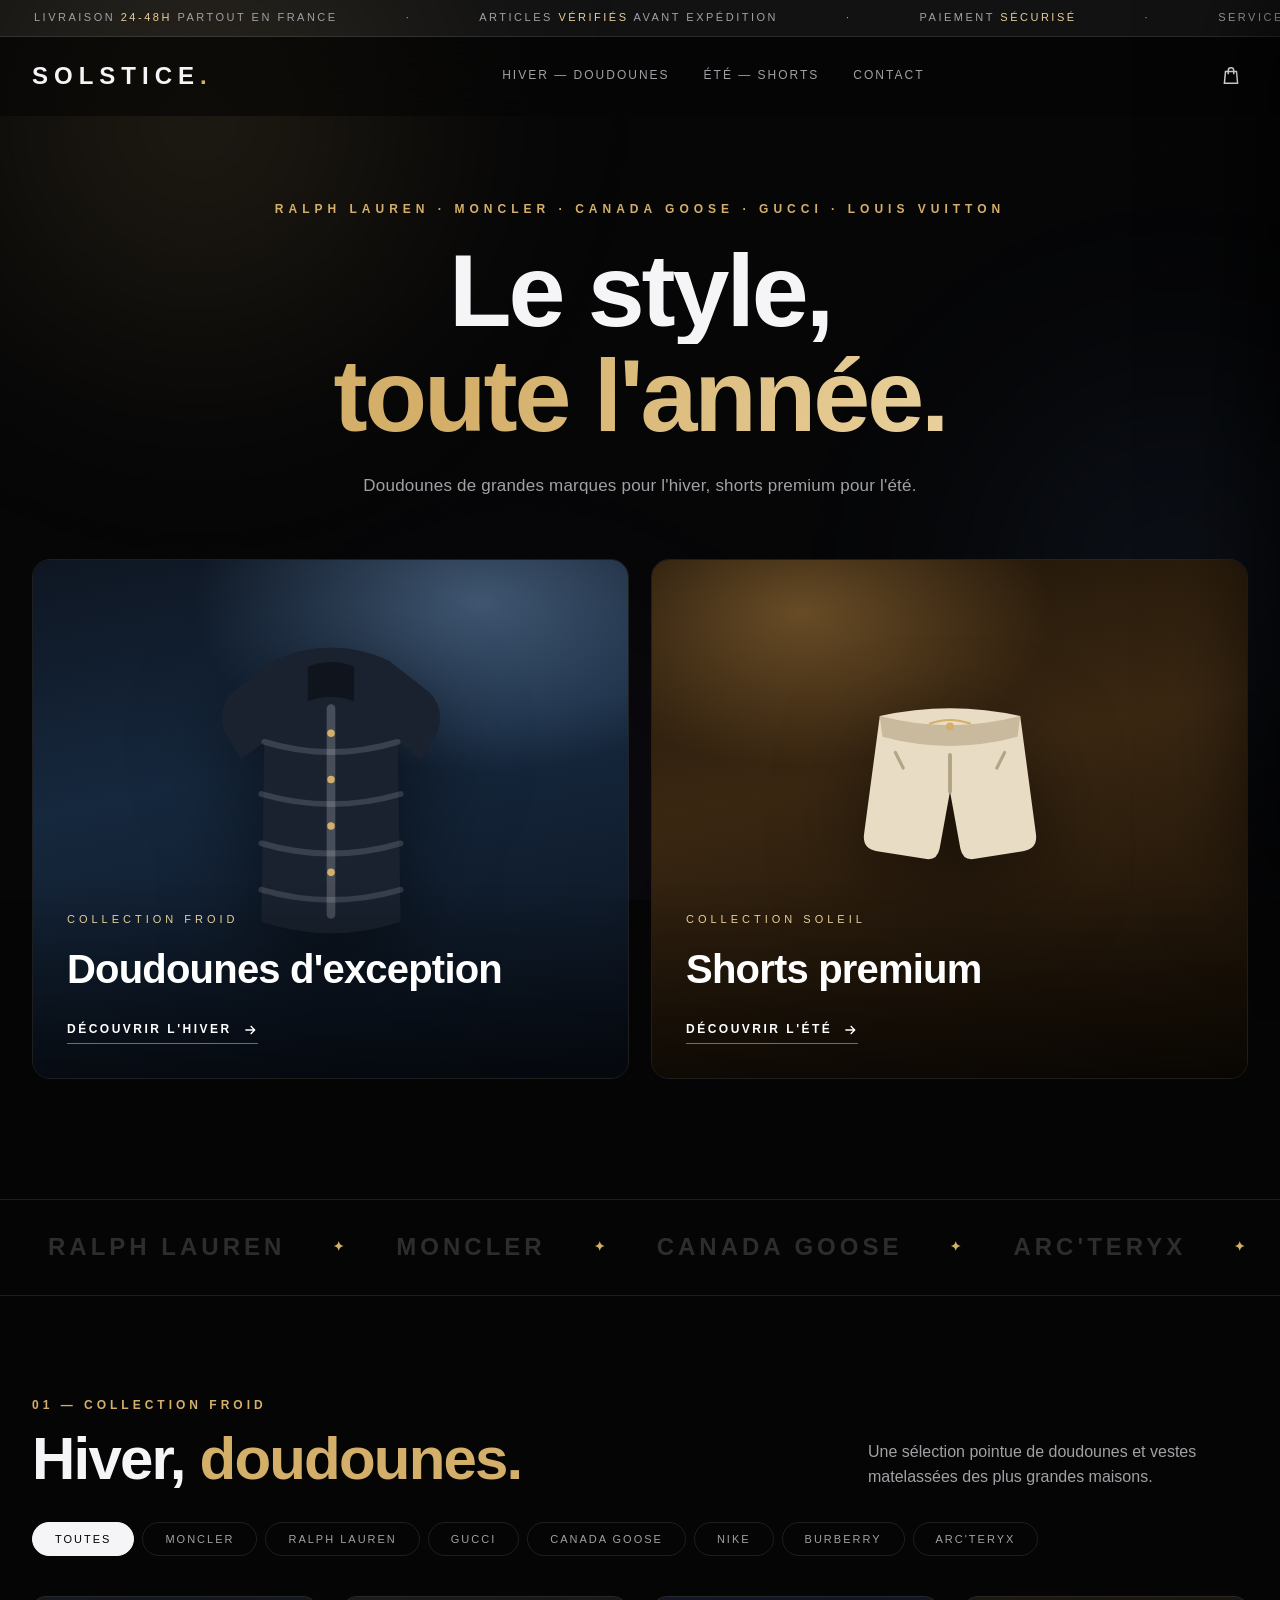
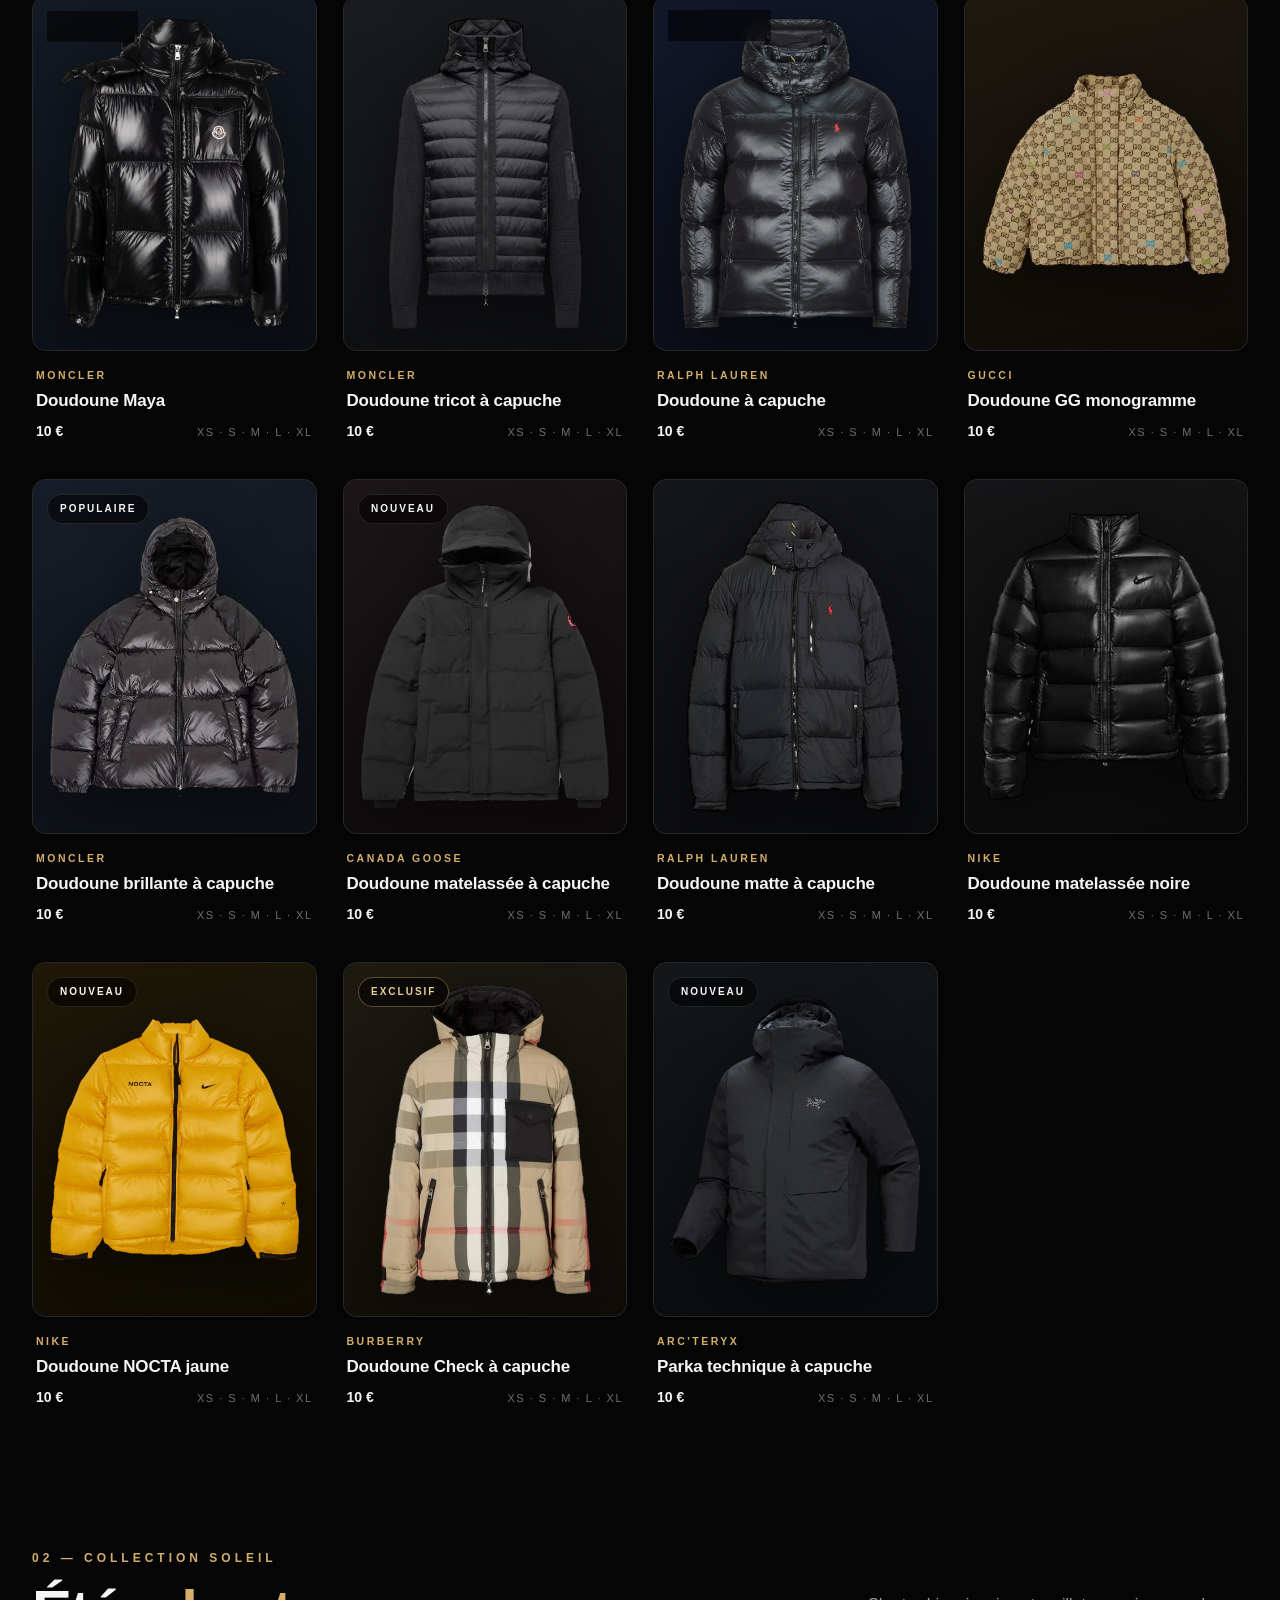
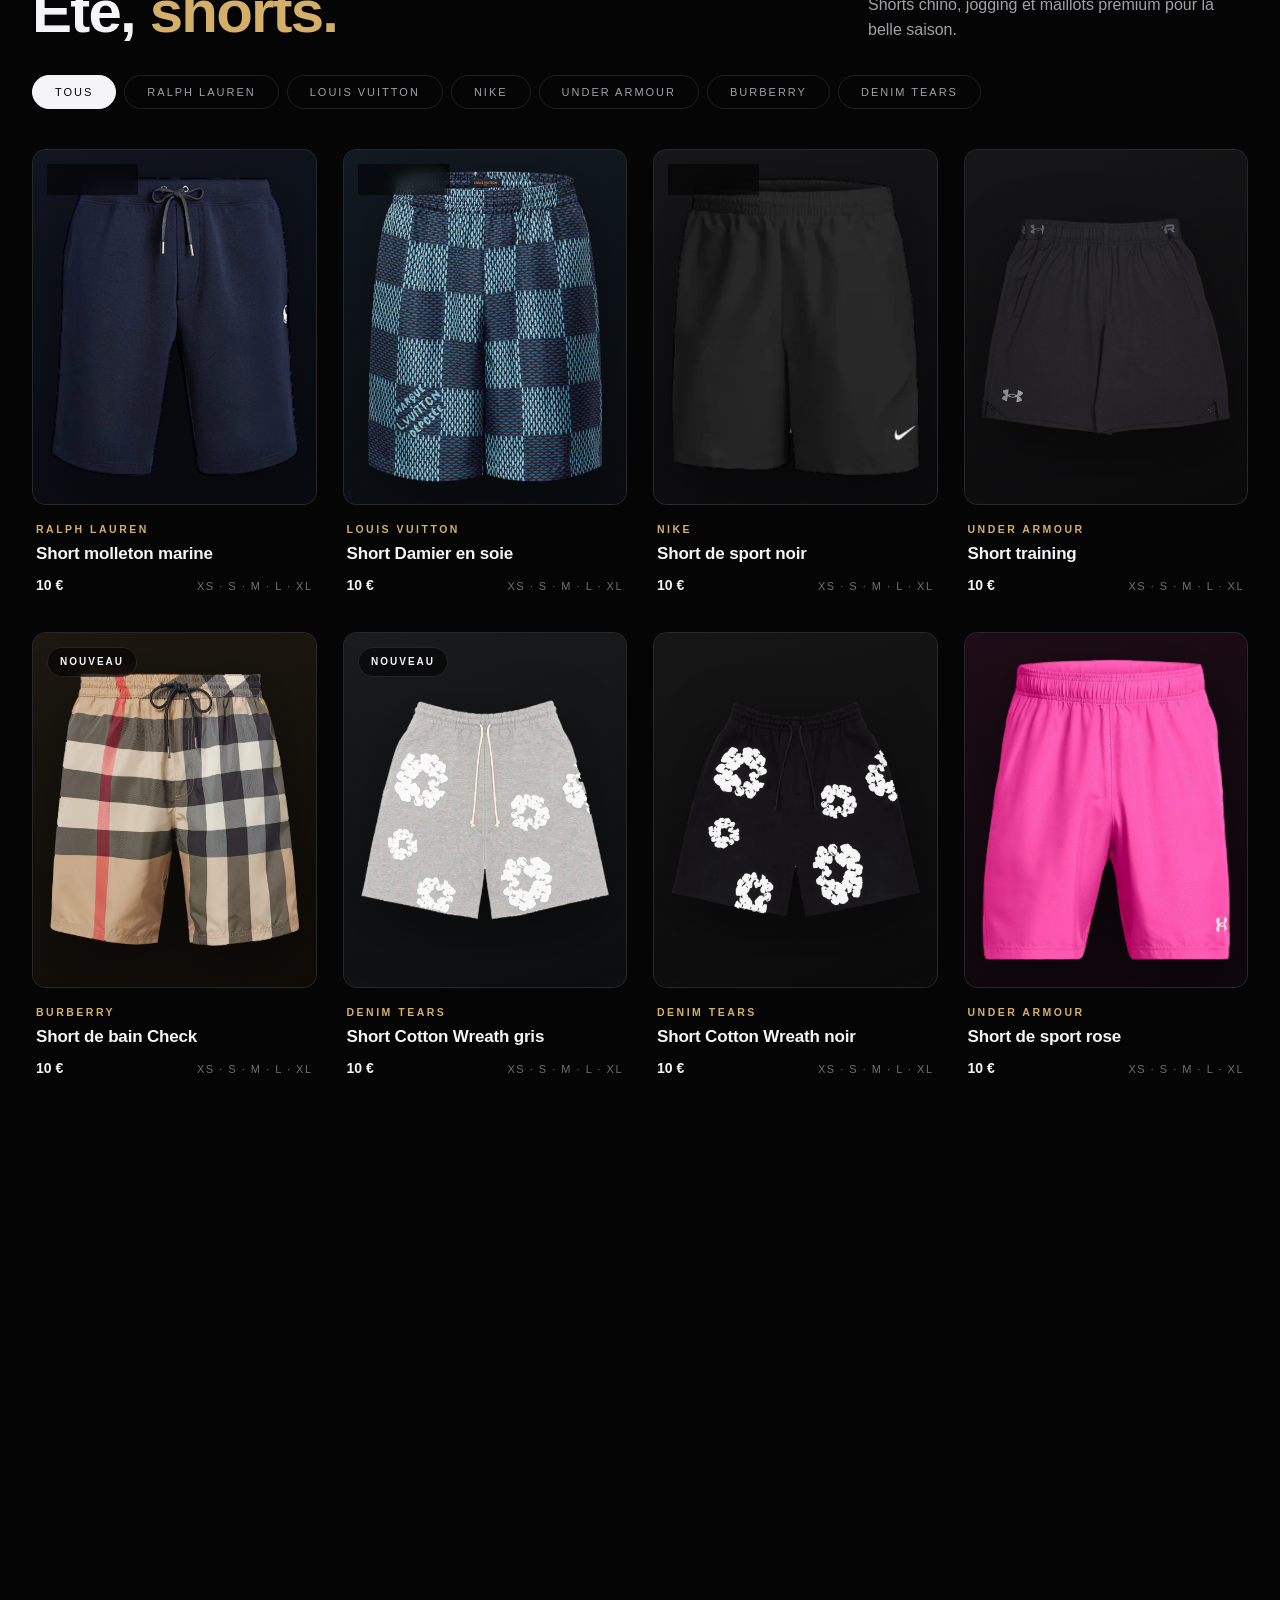
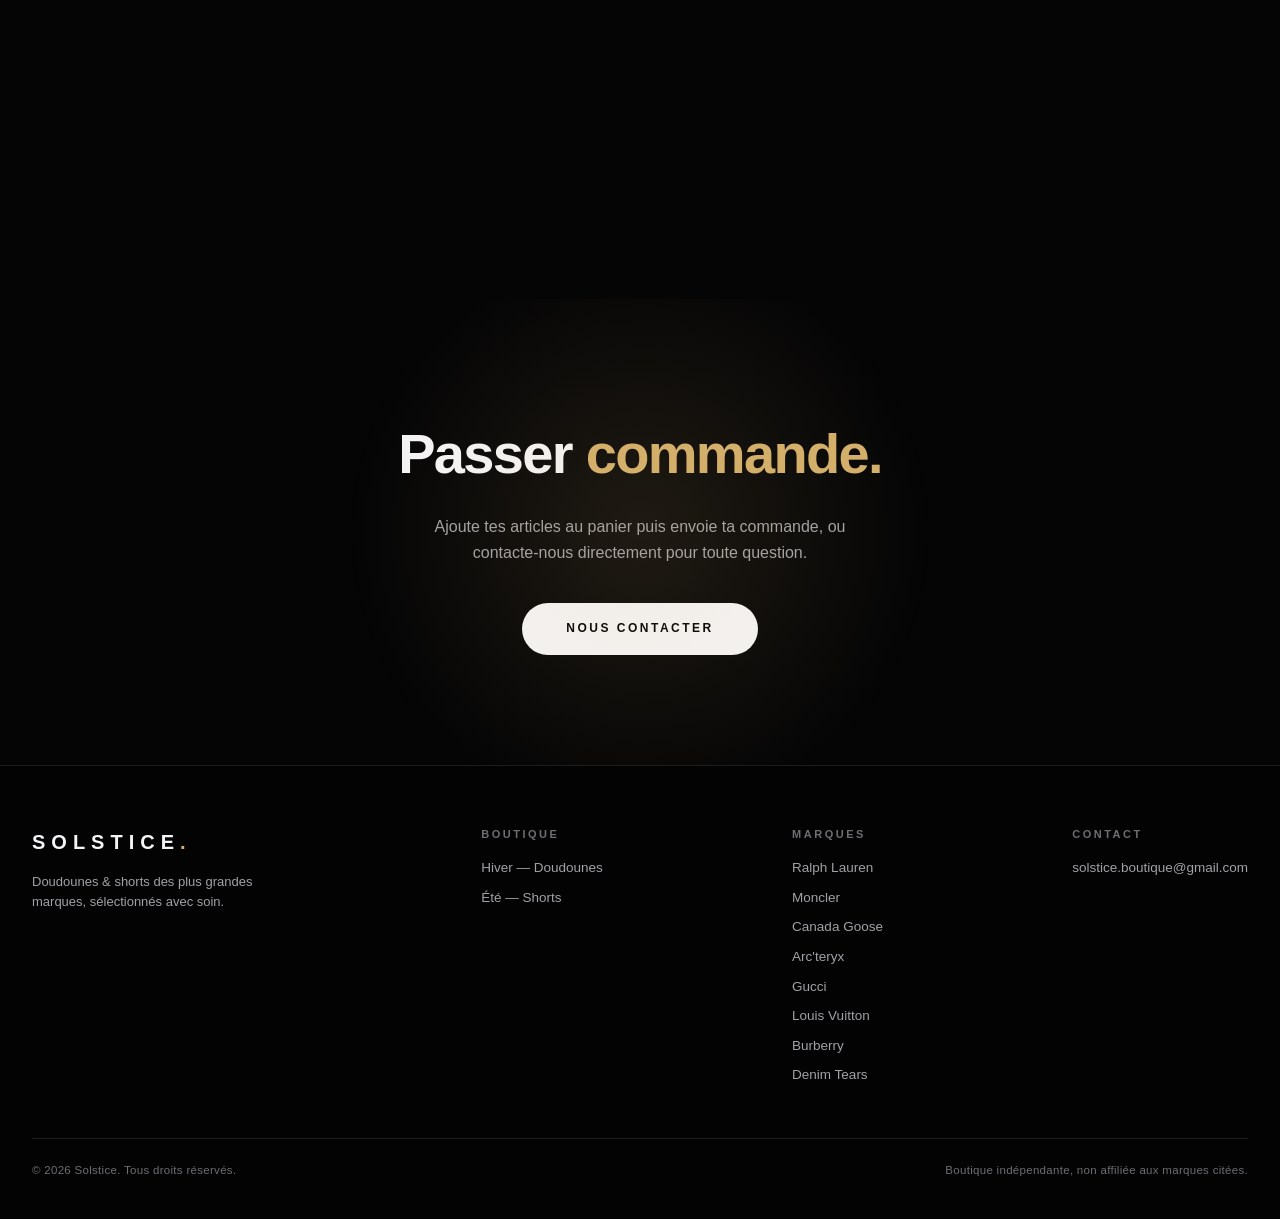
==== index.html @ a673541a "Boutique Solstice — site complet Boutique statique de destockage : doudounes (hiver) et shorts (ete)" ====
<!DOCTYPE html>
<html lang="fr">
<head>
<meta charset="UTF-8">
<meta name="viewport" content="width=device-width, initial-scale=1.0">
<title>SOLSTICE — Doudounes &amp; Shorts de Marque</title>
<link rel="stylesheet" href="style.css?v=7">
</head>
<body>

<!-- Fond animé -->
<div class="fond-anime" aria-hidden="true">
  <div class="orbe orbe-1"></div>
  <div class="orbe orbe-2"></div>
  <div class="orbe orbe-3"></div>
  <canvas id="particules"></canvas>
</div>
<div class="grain" aria-hidden="true"></div>

<!-- Bandeau défilant -->
<div class="bandeau">
  <div class="bandeau-piste" aria-hidden="true">
    <span>Livraison <b>24-48h</b> partout en France</span>
    <span>·</span>
    <span>Articles <b>vérifiés</b> avant expédition</span>
    <span>·</span>
    <span>Paiement <b>sécurisé</b></span>
    <span>·</span>
    <span>Service client <b>7j/7</b></span>
    <span>·</span>
    <span>Livraison <b>24-48h</b> partout en France</span>
    <span>·</span>
    <span>Articles <b>vérifiés</b> avant expédition</span>
    <span>·</span>
    <span>Paiement <b>sécurisé</b></span>
    <span>·</span>
    <span>Service client <b>7j/7</b></span>
    <span>·</span>
  </div>
</div>

<header id="header">
  <div class="header-inner">
    <a href="index.html" class="logo">Solstice<em>.</em></a>
    <nav class="principal">
      <a href="#hiver">Hiver — Doudounes</a>
      <a href="#ete">Été — Shorts</a>
      <a href="#contact">Contact</a>
    </nav>
    <div class="header-actions">
      <button class="btn-panier" id="ouvre-panier" aria-label="Panier">
        <svg viewBox="0 0 24 24" fill="none" stroke="currentColor" stroke-width="1.6">
          <path d="M6 7h12l1.2 13H4.8L6 7z"/><path d="M9 10V6a3 3 0 0 1 6 0v4"/>
        </svg>
        <span class="badge-panier" id="badge-panier">0</span>
      </button>
      <button class="burger" id="burger" aria-label="Menu">
        <span></span><span></span><span></span>
      </button>
    </div>
  </div>
</header>

<!-- Menu mobile -->
<div class="menu-mobile" id="menu-mobile">
  <a href="#hiver"><em>Collection froid</em>Hiver — Doudounes</a>
  <a href="#ete"><em>Collection soleil</em>Été — Shorts</a>
  <a href="#contact"><em>Une question ?</em>Contact</a>
</div>

<main>

<!-- ============ HERO ============ -->
<div class="hero">
  <div class="hero-titres">
    <div class="sur-titre">Ralph Lauren · Moncler · Canada Goose · Gucci · Louis Vuitton</div>
    <h1>
      <span class="ligne"><span>Le style,</span></span>
      <span class="ligne"><span><i>toute l'année.</i></span></span>
    </h1>
    <p class="hero-sous">Doudounes de grandes marques pour l'hiver, shorts premium pour l'été.</p>
  </div>

  <div class="duo">
    <a href="#hiver" class="panneau panneau-hiver reveal">
      <div class="fond"></div>
      <svg class="visuel-panneau" viewBox="0 0 200 240" xmlns="http://www.w3.org/2000/svg">
        <path d="M60 30 Q100 12 140 30 L168 52 Q178 62 174 78 L162 98 146 86 148 210 Q100 226 52 210 L54 86 38 98 26 78 Q22 62 32 52 Z" fill="#1a2230"/>
        <path d="M54 86 Q100 100 146 86 M52 122 Q100 136 148 122 M52 156 Q100 170 148 156 M52 188 Q100 202 148 188" stroke="rgba(255,255,255,.14)" stroke-width="4" fill="none" stroke-linecap="round"/>
        <path d="M84 34 Q100 28 116 34 L116 58 Q100 52 84 58 Z" fill="rgba(0,0,0,.4)"/>
        <rect x="97" y="60" width="6" height="148" rx="3" fill="rgba(255,255,255,.2)"/>
        <circle cx="100" cy="80" r="2.6" fill="#d4af6a"/><circle cx="100" cy="112" r="2.6" fill="#d4af6a"/><circle cx="100" cy="144" r="2.6" fill="#d4af6a"/><circle cx="100" cy="176" r="2.6" fill="#d4af6a"/>
      </svg>
      <div class="panneau-contenu">
        <div class="saison-tag">Collection froid</div>
        <h2>Doudounes d'exception</h2>
        <span class="lien">Découvrir l'hiver
          <svg viewBox="0 0 24 24" fill="none" stroke="currentColor" stroke-width="2"><path d="M5 12h14M13 6l6 6-6 6"/></svg>
        </span>
      </div>
    </a>

    <a href="#ete" class="panneau panneau-ete reveal reveal-delai-1">
      <div class="fond"></div>
      <svg class="visuel-panneau" viewBox="0 0 200 240" xmlns="http://www.w3.org/2000/svg" style="width:min(54%,260px)">
        <path d="M46 60 Q100 48 154 60 L166 150 Q168 162 156 164 L118 170 Q110 171 108 162 L100 118 92 162 Q90 171 82 170 L44 164 Q32 162 34 150 Z" fill="#e8dcc4"/>
        <path d="M46 60 Q100 74 154 60 L152 76 Q100 90 48 76 Z" fill="#c9ba9d"/>
        <path d="M100 90 L100 118" stroke="#b3a486" stroke-width="3" stroke-linecap="round"/>
        <path d="M58 88 L64 100 M142 88 L136 100" stroke="#b3a486" stroke-width="2.4" stroke-linecap="round"/>
        <circle cx="100" cy="68" r="3" fill="#d4af6a"/>
        <path d="M84 66 Q100 60 116 66" stroke="#d4af6a" stroke-width="1.6" fill="none"/>
      </svg>
      <div class="panneau-contenu">
        <div class="saison-tag">Collection soleil</div>
        <h2>Shorts premium</h2>
        <span class="lien">Découvrir l'été
          <svg viewBox="0 0 24 24" fill="none" stroke="currentColor" stroke-width="2"><path d="M5 12h14M13 6l6 6-6 6"/></svg>
        </span>
      </div>
    </a>
  </div>
</div>

<!-- Marquee marques -->
<div class="marquee">
  <div class="marquee-piste" aria-hidden="true">
    <span>Ralph Lauren</span><span class="point">✦</span>
    <span>Moncler</span><span class="point">✦</span>
    <span>Canada Goose</span><span class="point">✦</span>
    <span>Arc'teryx</span><span class="point">✦</span>
    <span>Gucci</span><span class="point">✦</span>
    <span>Louis Vuitton</span><span class="point">✦</span>
    <span>Burberry</span><span class="point">✦</span>
    <span>Denim Tears</span><span class="point">✦</span>
    <span>Nike</span><span class="point">✦</span>
    <span>Under Armour</span><span class="point">✦</span>
    <span>Ralph Lauren</span><span class="point">✦</span>
    <span>Moncler</span><span class="point">✦</span>
    <span>Canada Goose</span><span class="point">✦</span>
    <span>Arc'teryx</span><span class="point">✦</span>
    <span>Gucci</span><span class="point">✦</span>
    <span>Louis Vuitton</span><span class="point">✦</span>
    <span>Burberry</span><span class="point">✦</span>
    <span>Denim Tears</span><span class="point">✦</span>
    <span>Nike</span><span class="point">✦</span>
    <span>Under Armour</span><span class="point">✦</span>
  </div>
</div>

<!-- ============ HIVER ============ -->
<section class="boutique" id="hiver">
  <div class="entete-section reveal">
    <div>
      <span class="num">01 — Collection froid</span>
      <h2>Hiver, <i>doudounes.</i></h2>
    </div>
    <p>Une sélection pointue de doudounes et vestes matelassées des plus grandes maisons.</p>
  </div>
  <div class="filtres reveal" data-saison="hiver"></div>
  <div class="grille" id="grille-hiver"></div>
</section>

<!-- ============ ÉTÉ ============ -->
<section class="boutique" id="ete">
  <div class="entete-section reveal">
    <div>
      <span class="num">02 — Collection soleil</span>
      <h2>Été, <i>shorts.</i></h2>
    </div>
    <p>Shorts chino, jogging et maillots premium pour la belle saison.</p>
  </div>
  <div class="filtres reveal" data-saison="ete"></div>
  <div class="grille" id="grille-ete"></div>
</section>

<!-- Citation -->
<div class="citation reveal">
  <blockquote>« La mode se démode, le style jamais. »</blockquote>
  <div class="auteur">— Coco Chanel</div>
</div>

<!-- Avantages -->
<div class="avantages">
  <div class="avantage reveal">
    <div class="num">01.</div>
    <h3>Livraison rapide</h3>
    <p>Expédition soignée sous 24-48h partout en France, suivi inclus.</p>
  </div>
  <div class="avantage reveal reveal-delai-1">
    <div class="num">02.</div>
    <h3>Articles vérifiés</h3>
    <p>Chaque pièce est minutieusement contrôlée avant expédition.</p>
  </div>
  <div class="avantage reveal reveal-delai-2">
    <div class="num">03.</div>
    <h3>Service client 7j/7</h3>
    <p>Une question sur une taille, un article ? Réponse rapide, tous les jours.</p>
  </div>
  <div class="avantage reveal reveal-delai-3">
    <div class="num">04.</div>
    <h3>Paiement sécurisé</h3>
    <p>Transactions protégées de bout en bout, en toute confiance.</p>
  </div>
</div>

<!-- Contact -->
<section class="contact" id="contact">
  <h2 class="reveal">Passer <i>commande.</i></h2>
  <p class="reveal reveal-delai-1">Ajoute tes articles au panier puis envoie ta commande, ou contacte-nous directement pour toute question.</p>
  <a href="mailto:solstice.boutique@gmail.com" class="btn reveal reveal-delai-2">Nous contacter</a>
</section>

</main>

<footer>
  <div class="footer-inner">
    <div>
      <a href="index.html" class="logo">Solstice<em>.</em></a>
      <p style="color:var(--gris);font-size:13px;font-weight:300;max-width:260px;margin-top:14px;">
        Doudounes &amp; shorts des plus grandes marques, sélectionnés avec soin.
      </p>
    </div>
    <div class="footer-col">
      <h4>Boutique</h4>
      <a href="#hiver">Hiver — Doudounes</a>
      <a href="#ete">Été — Shorts</a>
    </div>
    <div class="footer-col">
      <h4>Marques</h4>
      <a href="#hiver">Ralph Lauren</a>
      <a href="#hiver">Moncler</a>
      <a href="#hiver">Canada Goose</a>
      <a href="#hiver">Arc'teryx</a>
      <a href="#hiver">Gucci</a>
      <a href="#hiver">Louis Vuitton</a>
      <a href="#ete">Burberry</a>
      <a href="#ete">Denim Tears</a>
    </div>
    <div class="footer-col">
      <h4>Contact</h4>
      <a href="mailto:solstice.boutique@gmail.com">solstice.boutique@gmail.com</a>
    </div>
  </div>
  <div class="footer-bas">
    <span>© 2026 Solstice. Tous droits réservés.</span>
    <span>Boutique indépendante, non affiliée aux marques citées.</span>
  </div>
</footer>

<!-- Panier -->
<div class="voile" id="voile"></div>
<aside class="panier" id="panier">
  <div class="panier-tete">
    <h3>Ton panier</h3>
    <button id="ferme-panier" aria-label="Fermer">×</button>
  </div>
  <div class="panier-corps" id="panier-corps"></div>
  <div class="panier-pied">
    <div class="panier-total"><span>Total</span><span id="panier-total">0 €</span></div>
    <div class="panier-note">Déstockage : pièces uniques, une seule par commande.</div>
    <a href="#" class="btn" id="commander">Envoyer ma commande</a>
  </div>
</aside>

<div class="toast" id="toast">Ajouté au panier ✓</div>

<button class="haut" id="haut" aria-label="Retour en haut">
  <svg viewBox="0 0 24 24" fill="none" stroke="currentColor" stroke-width="2"><path d="M12 19V5M5 12l7-7 7 7"/></svg>
</button>

<script src="catalogue.js?v=7"></script>
<script>
/* ---------- Rendu des grilles + filtres ---------- */
function rendreSaison(saison) {
  var grille = document.getElementById('grille-' + saison);
  var filtres = document.querySelector('.filtres[data-saison="' + saison + '"]');
  var produits = PRODUITS.filter(function (p) { return p.saison === saison; });
  var marques = [];
  produits.forEach(function (p) { if (marques.indexOf(p.marque) === -1) marques.push(p.marque); });

  filtres.innerHTML = '<button class="actif" data-marque="tous">' + (saison === 'hiver' ? 'Toutes' : 'Tous') + '</button>' +
    marques.map(function (m) { return '<button data-marque="' + m + '">' + m + '</button>'; }).join('');

  function afficher(marque) {
    var liste = marque === 'tous' ? produits : produits.filter(function (p) { return p.marque === marque; });
    grille.innerHTML = liste.map(carteProduit).join('');
  }
  afficher('tous');

  filtres.addEventListener('click', function (e) {
    var b = e.target.closest('button');
    if (!b) return;
    filtres.querySelectorAll('button').forEach(function (x) { x.classList.remove('actif'); });
    b.classList.add('actif');
    afficher(b.dataset.marque);
  });
}
rendreSaison('hiver');
rendreSaison('ete');
</script>
<script src="site.js?v=7"></script>

</body>
</html>
---- style.css ----
:root {
  --fond: #050506;
  --carte: rgba(255,255,255,.045);
  --blanc: #f5f5f7;
  --gris: #a1a1a6;
  --gris-2: #6e6e73;
  --ligne: rgba(255,255,255,.1);
  --or: #d4af6a;
  --or-clair: #e8cf9a;
  --bleu: #6aa5ff;
  /* Police Apple : SF Pro sur Mac/iPhone, équivalent système ailleurs */
  --sans: -apple-system, BlinkMacSystemFont, 'SF Pro Display', 'SF Pro Text',
          'Helvetica Neue', 'Segoe UI', Roboto, Arial, sans-serif;
  --transition: cubic-bezier(.22,.61,.36,1);
}
* { margin: 0; padding: 0; box-sizing: border-box; }
html { scroll-behavior: smooth; }
body {
  font-family: var(--sans);
  background: var(--fond);
  color: var(--blanc);
  line-height: 1.6;
  overflow-x: hidden;
  -webkit-font-smoothing: antialiased;
}
::selection { background: var(--or); color: #000; }
img, svg { display: block; max-width: 100%; }
button { font-family: inherit; cursor: pointer; }

/* ============ FOND ANIMÉ ============ */
.fond-anime {
  position: fixed;
  inset: 0;
  z-index: 0;
  pointer-events: none;
  overflow: hidden;
}
.orbe {
  position: absolute;
  border-radius: 50%;
  filter: blur(110px);
  opacity: .55;
  will-change: transform;
}
.orbe-1 {
  width: 55vw; height: 55vw;
  background: radial-gradient(circle, rgba(212,175,106,.32), transparent 65%);
  top: -18vw; left: -12vw;
  animation: derive-1 26s ease-in-out infinite alternate;
}
.orbe-2 {
  width: 48vw; height: 48vw;
  background: radial-gradient(circle, rgba(106,165,255,.20), transparent 65%);
  top: 30%; right: -16vw;
  animation: derive-2 32s ease-in-out infinite alternate;
}
.orbe-3 {
  width: 42vw; height: 42vw;
  background: radial-gradient(circle, rgba(180,120,255,.15), transparent 65%);
  bottom: -14vw; left: 20%;
  animation: derive-3 38s ease-in-out infinite alternate;
}
@keyframes derive-1 {
  from { transform: translate(0,0) scale(1); }
  to   { transform: translate(14vw, 10vh) scale(1.18); }
}
@keyframes derive-2 {
  from { transform: translate(0,0) scale(1.1); }
  to   { transform: translate(-12vw, -12vh) scale(.92); }
}
@keyframes derive-3 {
  from { transform: translate(0,0) scale(.95); }
  to   { transform: translate(10vw, -10vh) scale(1.15); }
}
#particules {
  position: absolute;
  inset: 0;
  width: 100%;
  height: 100%;
}
.grain {
  position: fixed;
  inset: 0;
  z-index: 1;
  pointer-events: none;
  opacity: .5;
  background-image: url("data:image/svg+xml,%3Csvg xmlns='http://www.w3.org/2000/svg' width='120' height='120'%3E%3Cfilter id='n'%3E%3CfeTurbulence type='fractalNoise' baseFrequency='0.9' numOctaves='2'/%3E%3CfeColorMatrix values='0 0 0 0 1 0 0 0 0 1 0 0 0 0 1 0 0 0 0.03 0'/%3E%3C/filter%3E%3Crect width='120' height='120' filter='url(%23n)'/%3E%3C/svg%3E");
}
main, header, footer, .bandeau, .menu-mobile { position: relative; z-index: 2; }

/* ============ REVEAL AU SCROLL ============ */
.reveal {
  opacity: 0;
  transform: translateY(36px);
  transition: opacity .9s var(--transition), transform .9s var(--transition);
}
.reveal.visible { opacity: 1; transform: none; }
.reveal-delai-1 { transition-delay: .1s; }
.reveal-delai-2 { transition-delay: .2s; }
.reveal-delai-3 { transition-delay: .3s; }

/* ============ BANDEAU ============ */
.bandeau {
  background: rgba(255,255,255,.05);
  border-bottom: 1px solid var(--ligne);
  color: var(--gris);
  overflow: hidden;
  font-size: 11px;
  letter-spacing: 2.5px;
  text-transform: uppercase;
  padding: 9px 0;
}
.bandeau-piste {
  display: flex;
  width: max-content;
  animation: defile 28s linear infinite;
}
.bandeau-piste span { padding: 0 34px; white-space: nowrap; }
.bandeau-piste span b { color: var(--or-clair); font-weight: 500; }
@keyframes defile { to { transform: translateX(-50%); } }

/* ============ HEADER ============ */
header {
  position: sticky;
  top: 0;
  z-index: 200;
  background: rgba(5,5,6,.6);
  backdrop-filter: blur(18px) saturate(1.4);
  -webkit-backdrop-filter: blur(18px) saturate(1.4);
  border-bottom: 1px solid transparent;
  transition: border-color .3s;
}
header.scrolle { border-color: var(--ligne); }
.header-inner {
  max-width: 1360px;
  margin: 0 auto;
  padding: 20px 32px;
  display: flex;
  align-items: center;
  justify-content: space-between;
  gap: 24px;
}
.logo {
  font-size: 24px;
  font-weight: 700;
  letter-spacing: 6px;
  text-transform: uppercase;
  text-decoration: none;
  color: var(--blanc);
}
.logo em { color: var(--or); font-style: normal; }
nav.principal { display: flex; gap: 34px; }
nav.principal a {
  text-decoration: none;
  color: var(--gris);
  font-size: 12px;
  font-weight: 500;
  letter-spacing: 2px;
  text-transform: uppercase;
  position: relative;
  padding: 4px 0;
  transition: color .3s;
}
nav.principal a:hover { color: var(--blanc); }
nav.principal a::after {
  content: '';
  position: absolute;
  left: 0; bottom: 0;
  width: 100%; height: 1.5px;
  background: var(--or);
  transform: scaleX(0);
  transform-origin: right;
  transition: transform .35s var(--transition);
}
nav.principal a:hover::after { transform: scaleX(1); transform-origin: left; }
.header-actions { display: flex; align-items: center; gap: 18px; }
.btn-panier {
  background: none;
  border: none;
  position: relative;
  padding: 6px;
  display: flex;
  color: var(--blanc);
}
.btn-panier svg { width: 22px; height: 22px; }
.badge-panier {
  position: absolute;
  top: -2px; right: -4px;
  background: var(--or);
  color: #000;
  font-size: 10px;
  font-weight: 700;
  min-width: 17px; height: 17px;
  border-radius: 50%;
  display: flex;
  align-items: center;
  justify-content: center;
  transform: scale(0);
  transition: transform .25s var(--transition);
}
.badge-panier.actif { transform: scale(1); }
.burger {
  display: none;
  background: none;
  border: none;
  width: 30px; height: 22px;
  position: relative;
}
.burger span {
  position: absolute;
  left: 0;
  width: 100%; height: 2px;
  background: var(--blanc);
  transition: all .3s var(--transition);
}
.burger span:nth-child(1) { top: 0; }
.burger span:nth-child(2) { top: 10px; }
.burger span:nth-child(3) { top: 20px; }
body.menu-ouvert .burger span:nth-child(1) { top: 10px; transform: rotate(45deg); }
body.menu-ouvert .burger span:nth-child(2) { opacity: 0; }
body.menu-ouvert .burger span:nth-child(3) { top: 10px; transform: rotate(-45deg); }

/* Menu mobile */
.menu-mobile {
  position: fixed;
  inset: 0;
  background: rgba(5,5,6,.96);
  backdrop-filter: blur(20px);
  z-index: 190;
  display: flex;
  flex-direction: column;
  align-items: center;
  justify-content: center;
  gap: 38px;
  opacity: 0;
  pointer-events: none;
  transition: opacity .35s;
}
body.menu-ouvert .menu-mobile { opacity: 1; pointer-events: auto; }
.menu-mobile a {
  font-size: 30px;
  font-weight: 700;
  letter-spacing: -.5px;
  text-decoration: none;
  color: var(--blanc);
  text-align: center;
}
.menu-mobile a em {
  color: var(--or);
  font-style: normal;
  font-size: 12px;
  font-weight: 500;
  letter-spacing: 3px;
  text-transform: uppercase;
  display: block;
  margin-bottom: 6px;
}

/* ============ HERO ============ */
.hero {
  max-width: 1360px;
  margin: 0 auto;
  padding: 84px 32px 30px;
}
.hero-titres { text-align: center; margin-bottom: 60px; }
.sur-titre {
  font-size: 12px;
  letter-spacing: 5px;
  text-transform: uppercase;
  color: var(--or);
  font-weight: 600;
  margin-bottom: 20px;
}
.hero h1 {
  font-size: clamp(46px, 8vw, 104px);
  font-weight: 700;
  line-height: 1.02;
  letter-spacing: -.03em;
}
.hero h1 .ligne { display: block; overflow: hidden; }
.hero h1 .ligne > span {
  display: inline-block;
  transform: translateY(110%);
  animation: monte 1s var(--transition) forwards;
}
.hero h1 .ligne:nth-child(2) > span { animation-delay: .15s; }
.hero h1 i, .titre-or {
  font-style: normal;
  background: linear-gradient(100deg, var(--or) 10%, var(--or-clair) 45%, #fff 70%, var(--or) 95%);
  background-size: 220% auto;
  -webkit-background-clip: text;
  background-clip: text;
  color: transparent;
  animation: brillance 6s linear infinite;
}
@keyframes brillance { to { background-position: 220% center; } }
@keyframes monte { to { transform: none; } }
.hero-sous {
  margin-top: 24px;
  color: var(--gris);
  font-size: 17px;
  font-weight: 300;
  letter-spacing: .2px;
}

/* Duo saisons */
.duo {
  display: grid;
  grid-template-columns: 1fr 1fr;
  gap: 22px;
}
.panneau {
  position: relative;
  border-radius: 18px;
  overflow: hidden;
  min-height: 520px;
  display: flex;
  align-items: flex-end;
  text-decoration: none;
  isolation: isolate;
  border: 1px solid var(--ligne);
}
.panneau .fond {
  position: absolute;
  inset: 0;
  z-index: -1;
  transition: transform 1.1s var(--transition);
}
.panneau:hover .fond { transform: scale(1.055); }
.panneau-hiver .fond {
  background:
    radial-gradient(ellipse 80% 55% at 75% 8%, rgba(150,190,235,.34), transparent 60%),
    linear-gradient(168deg, #0e1622 0%, #16283e 40%, #0a111c 100%);
}
.panneau-ete .fond {
  background:
    radial-gradient(ellipse 70% 50% at 25% 10%, rgba(255,190,100,.30), transparent 60%),
    linear-gradient(168deg, #1e1408 0%, #3a2712 40%, #140d05 100%);
}
.panneau-contenu {
  width: 100%;
  padding: 34px;
  background: linear-gradient(transparent, rgba(0,0,0,.55));
  color: #fff;
}
.panneau-contenu .saison-tag {
  font-size: 11px;
  letter-spacing: 4px;
  text-transform: uppercase;
  color: var(--or-clair);
}
.panneau-contenu h2 {
  font-size: clamp(26px, 3.2vw, 40px);
  font-weight: 700;
  letter-spacing: -.02em;
  margin: 8px 0 14px;
}
.panneau-contenu .lien {
  display: inline-flex;
  align-items: center;
  gap: 10px;
  font-size: 12px;
  letter-spacing: 2.5px;
  text-transform: uppercase;
  font-weight: 600;
  border-bottom: 1px solid rgba(255,255,255,.4);
  padding-bottom: 4px;
}
.panneau-contenu .lien svg { width: 16px; height: 16px; transition: transform .3s; }
.panneau:hover .lien svg { transform: translateX(6px); }
.visuel-panneau {
  position: absolute;
  top: 50%; left: 50%;
  transform: translate(-50%, -58%);
  width: min(60%, 290px);
  z-index: -1;
  filter: drop-shadow(0 30px 44px rgba(0,0,0,.5));
  transition: transform .9s var(--transition);
  animation: flotte 6s ease-in-out infinite alternate;
}
@keyframes flotte {
  from { margin-top: -8px; }
  to   { margin-top: 8px; }
}
.panneau:hover .visuel-panneau { transform: translate(-50%, -62%) rotate(-2deg); }

/* ============ MARQUEE MARQUES ============ */
.marquee {
  border-top: 1px solid var(--ligne);
  border-bottom: 1px solid var(--ligne);
  margin: 90px 0 0;
  padding: 28px 0;
  overflow: hidden;
}
.marquee-piste {
  display: flex;
  width: max-content;
  align-items: center;
  animation: defile 32s linear infinite;
}
.marquee-piste span {
  font-size: 24px;
  font-weight: 600;
  letter-spacing: 4px;
  text-transform: uppercase;
  color: rgba(255,255,255,.16);
  padding: 0 48px;
  white-space: nowrap;
  transition: color .3s;
}
.marquee-piste:hover { animation-play-state: paused; }
.marquee-piste span:hover { color: var(--blanc); }
.marquee-piste .point { color: var(--or); padding: 0; font-size: 13px; }

/* ============ SECTIONS PRODUITS ============ */
section.boutique {
  max-width: 1360px;
  margin: 0 auto;
  padding: 100px 32px 40px;
}
.entete-section {
  display: flex;
  align-items: flex-end;
  justify-content: space-between;
  flex-wrap: wrap;
  gap: 18px;
  margin-bottom: 20px;
}
.entete-section .num {
  font-size: 12px;
  letter-spacing: 4px;
  color: var(--or);
  font-weight: 600;
  text-transform: uppercase;
  display: block;
  margin-bottom: 12px;
}
.entete-section h2 {
  font-size: clamp(34px, 4.8vw, 60px);
  font-weight: 700;
  letter-spacing: -.03em;
  line-height: 1.05;
}
.entete-section h2 i { font-style: normal; color: var(--or); }
.entete-section p { color: var(--gris); font-weight: 300; max-width: 380px; }

.filtres {
  display: flex;
  flex-wrap: wrap;
  gap: 8px;
  margin: 32px 0 40px;
}
.filtres button {
  font-size: 11px;
  font-weight: 500;
  letter-spacing: 2px;
  text-transform: uppercase;
  padding: 10px 22px;
  background: transparent;
  border: 1px solid var(--ligne);
  border-radius: 100px;
  color: var(--gris);
  transition: all .25s var(--transition);
}
.filtres button:hover { border-color: rgba(255,255,255,.4); color: var(--blanc); }
.filtres button.actif { background: var(--blanc); border-color: var(--blanc); color: #000; }

.grille {
  display: grid;
  grid-template-columns: repeat(auto-fill, minmax(270px, 1fr));
  gap: 36px 26px;
}
.carte {
  opacity: 0;
  transform: translateY(28px);
  animation: apparait .7s var(--transition) forwards;
}
@keyframes apparait { to { opacity: 1; transform: none; } }
.carte a { text-decoration: none; color: inherit; }
.carte-photo {
  position: relative;
  aspect-ratio: 4 / 5;
  border-radius: 14px;
  overflow: hidden;
  cursor: pointer;
  border: 1px solid var(--ligne);
  background: var(--carte);
  transition: border-color .3s, box-shadow .3s;
  display: block;
}
.carte:hover .carte-photo {
  border-color: rgba(212,175,106,.45);
  box-shadow: 0 24px 60px rgba(0,0,0,.5), 0 0 40px rgba(212,175,106,.07);
}
.carte-photo .visuel {
  position: absolute;
  inset: 0;
  display: flex;
  align-items: center;
  justify-content: center;
  transition: transform .8s var(--transition);
}
.carte:hover .carte-photo .visuel { transform: scale(1.06); }
.carte-photo .visuel svg { width: 58%; filter: drop-shadow(0 18px 30px rgba(0,0,0,.45)); }
/* Photos detourees : contain, jamais cover -> l'article n'est jamais rogne */
.carte-photo img {
  position: absolute;
  inset: 0;
  width: 100%;
  height: 100%;
  object-fit: contain;
  filter: drop-shadow(0 18px 30px rgba(0,0,0,.45));
}
.badge {
  position: absolute;
  top: 14px; left: 14px;
  z-index: 2;
  background: rgba(0,0,0,.55);
  backdrop-filter: blur(8px);
  color: var(--blanc);
  font-size: 10px;
  font-weight: 600;
  letter-spacing: 2px;
  text-transform: uppercase;
  padding: 6px 12px;
  border-radius: 100px;
  border: 1px solid var(--ligne);
}
.badge.or { color: var(--or-clair); border-color: rgba(212,175,106,.4); }
.carte-ajout {
  position: absolute;
  left: 14px; right: 14px; bottom: 14px;
  z-index: 2;
  padding: 13px;
  background: rgba(245,245,247,.94);
  color: #000;
  border: none;
  border-radius: 10px;
  font-size: 11px;
  font-weight: 600;
  letter-spacing: 2px;
  text-transform: uppercase;
  opacity: 0;
  transform: translateY(10px);
  transition: all .35s var(--transition);
  backdrop-filter: blur(6px);
}
.carte:hover .carte-ajout { opacity: 1; transform: none; }
.carte-ajout:hover { background: var(--or); }
.carte-infos { padding: 16px 4px 0; }
.carte-marque {
  font-size: 10.5px;
  font-weight: 600;
  letter-spacing: 2.5px;
  text-transform: uppercase;
  color: var(--or);
}
.carte-nom {
  font-size: 17px;
  font-weight: 600;
  letter-spacing: -.01em;
  margin-top: 3px;
}
.carte-bas {
  display: flex;
  align-items: baseline;
  justify-content: space-between;
  margin-top: 6px;
}
.carte-prix { font-size: 14px; font-weight: 600; }
.carte-prix .demande { font-weight: 400; color: var(--gris); font-size: 12.5px; letter-spacing: .3px; }
.carte-tailles { font-size: 11px; color: var(--gris-2); letter-spacing: 1.5px; }

/* ============ CITATION ============ */
.citation {
  margin-top: 110px;
  padding: 120px 32px;
  text-align: center;
  position: relative;
  overflow: hidden;
  border-top: 1px solid var(--ligne);
  border-bottom: 1px solid var(--ligne);
  background: rgba(255,255,255,.02);
}
.citation::before {
  content: 'S';
  position: absolute;
  font-size: 560px;
  font-weight: 700;
  line-height: 1;
  color: rgba(255,255,255,.025);
  top: 50%; left: 50%;
  transform: translate(-50%, -50%);
  pointer-events: none;
}
.citation blockquote {
  font-size: clamp(26px, 4vw, 46px);
  font-weight: 600;
  letter-spacing: -.02em;
  max-width: 860px;
  margin: 0 auto;
  line-height: 1.25;
}
.citation .auteur {
  margin-top: 26px;
  font-size: 12px;
  letter-spacing: 4px;
  text-transform: uppercase;
  color: var(--or);
}

/* ============ AVANTAGES ============ */
.avantages {
  max-width: 1360px;
  margin: 0 auto;
  padding: 96px 32px;
  display: grid;
  grid-template-columns: repeat(auto-fit, minmax(230px, 1fr));
  gap: 40px;
}
.avantage { border-top: 1px solid var(--ligne); padding-top: 24px; }
.avantage .num { color: var(--or); font-size: 15px; font-weight: 600; }
.avantage h3 {
  font-size: 13px;
  font-weight: 600;
  letter-spacing: 2.5px;
  text-transform: uppercase;
  margin: 12px 0 8px;
}
.avantage p { font-size: 13.5px; color: var(--gris); font-weight: 300; }

/* ============ CONTACT ============ */
.contact {
  padding: 110px 32px;
  text-align: center;
  position: relative;
  overflow: hidden;
}
.contact::before {
  content: '';
  position: absolute;
  width: 640px; height: 640px;
  border-radius: 50%;
  background: radial-gradient(circle, rgba(212,175,106,.13), transparent 65%);
  top: 50%; left: 50%;
  transform: translate(-50%, -50%);
  pointer-events: none;
}
.contact h2 {
  font-size: clamp(32px, 4.6vw, 56px);
  font-weight: 700;
  letter-spacing: -.03em;
}
.contact h2 i { font-style: normal; color: var(--or); }
.contact p { color: var(--gris); margin: 16px auto 38px; max-width: 460px; font-weight: 300; }
.btn {
  display: inline-block;
  padding: 16px 44px;
  font-size: 12px;
  font-weight: 600;
  letter-spacing: 2.5px;
  text-transform: uppercase;
  text-decoration: none;
  border: none;
  border-radius: 100px;
  background: var(--blanc);
  color: #000;
  transition: all .3s var(--transition);
}
.btn:hover { background: var(--or); transform: translateY(-2px); box-shadow: 0 14px 34px rgba(212,175,106,.25); }

/* ============ FOOTER ============ */
footer {
  border-top: 1px solid var(--ligne);
  padding: 60px 32px 40px;
  background: rgba(0,0,0,.35);
}
.footer-inner {
  max-width: 1360px;
  margin: 0 auto;
  display: flex;
  flex-wrap: wrap;
  justify-content: space-between;
  gap: 30px;
  align-items: flex-start;
}
.footer-inner .logo { font-size: 20px; }
.footer-col h4 {
  font-size: 11px;
  letter-spacing: 2.5px;
  text-transform: uppercase;
  color: var(--gris-2);
  margin-bottom: 14px;
  font-weight: 600;
}
.footer-col a {
  display: block;
  color: var(--gris);
  text-decoration: none;
  font-size: 13.5px;
  margin-bottom: 8px;
  font-weight: 300;
  transition: color .25s;
}
.footer-col a:hover { color: var(--or-clair); }
.footer-bas {
  max-width: 1360px;
  margin: 44px auto 0;
  padding-top: 22px;
  border-top: 1px solid var(--ligne);
  display: flex;
  flex-wrap: wrap;
  justify-content: space-between;
  gap: 10px;
  font-size: 11.5px;
  color: var(--gris-2);
  letter-spacing: .3px;
}

/* ============ PANIER ============ */
.voile {
  position: fixed;
  inset: 0;
  background: rgba(0,0,0,.6);
  z-index: 400;
  opacity: 0;
  pointer-events: none;
  transition: opacity .35s;
}
body.panier-ouvert .voile { opacity: 1; pointer-events: auto; }
.panier {
  position: fixed;
  top: 0; right: 0;
  width: min(420px, 100vw);
  height: 100%;
  background: #0c0c0e;
  border-left: 1px solid var(--ligne);
  z-index: 401;
  display: flex;
  flex-direction: column;
  transform: translateX(100%);
  transition: transform .45s var(--transition);
  box-shadow: -30px 0 80px rgba(0,0,0,.6);
}
body.panier-ouvert .panier { transform: none; }
.panier-tete {
  display: flex;
  align-items: center;
  justify-content: space-between;
  padding: 24px 26px;
  border-bottom: 1px solid var(--ligne);
}
.panier-tete h3 { font-size: 20px; font-weight: 700; letter-spacing: -.01em; }
.panier-tete button { background: none; border: none; font-size: 26px; line-height: 1; color: var(--gris); }
.panier-corps { flex: 1; overflow-y: auto; padding: 20px 26px; }
.panier-vide {
  text-align: center;
  color: var(--gris);
  padding: 60px 0;
  font-weight: 300;
}
.ligne-panier {
  display: flex;
  gap: 14px;
  padding: 14px 0;
  border-bottom: 1px solid var(--ligne);
}
.ligne-panier .mini {
  width: 64px; height: 80px;
  border-radius: 8px;
  flex-shrink: 0;
  display: flex;
  align-items: center;
  justify-content: center;
  overflow: hidden;
  border: 1px solid var(--ligne);
}
.ligne-panier .mini svg { width: 60%; }
.ligne-panier .mini img { width: 100%; height: 100%; object-fit: cover; }
.ligne-panier .det { flex: 1; }
.ligne-panier .det .m { font-size: 10px; letter-spacing: 2px; text-transform: uppercase; color: var(--or); font-weight: 600; }
.ligne-panier .det .n { font-size: 14.5px; font-weight: 600; }
.ligne-panier .det .p { font-size: 13px; margin-top: 4px; color: var(--gris); }
.ligne-panier .det .t { font-size: 11.5px; color: var(--gris-2); margin-top: 2px; letter-spacing: .5px; }
.qte {
  display: inline-flex;
  align-items: center;
  border: 1px solid var(--ligne);
  border-radius: 100px;
  margin-top: 8px;
}
.qte button { background: none; border: none; width: 26px; height: 26px; font-size: 14px; color: var(--gris); }
.qte button:hover { color: var(--blanc); }
.qte span { font-size: 12px; min-width: 20px; text-align: center; }
.ligne-panier .suppr { background: none; border: none; color: var(--gris-2); font-size: 18px; align-self: flex-start; }
.ligne-panier .suppr:hover { color: var(--blanc); }
.panier-pied {
  border-top: 1px solid var(--ligne);
  padding: 20px 26px 26px;
}
.panier-total {
  display: flex;
  justify-content: space-between;
  font-size: 14px;
  font-weight: 600;
  margin-bottom: 6px;
}
.panier-note { font-size: 11.5px; color: var(--gris-2); margin-bottom: 16px; }
.panier-pied .btn { width: 100%; text-align: center; border-radius: 12px; }

/* Toast */
.toast {
  position: fixed;
  bottom: 28px; left: 50%;
  transform: translate(-50%, 80px);
  background: var(--blanc);
  color: #000;
  font-size: 12.5px;
  font-weight: 500;
  letter-spacing: .5px;
  padding: 13px 26px;
  border-radius: 100px;
  z-index: 500;
  opacity: 0;
  transition: all .4s var(--transition);
  pointer-events: none;
  box-shadow: 0 16px 44px rgba(0,0,0,.5);
}
.toast.actif { opacity: 1; transform: translate(-50%, 0); }

/* Retour en haut */
.haut {
  position: fixed;
  bottom: 26px; right: 26px;
  width: 46px; height: 46px;
  border-radius: 50%;
  background: rgba(255,255,255,.06);
  border: 1px solid var(--ligne);
  backdrop-filter: blur(10px);
  color: var(--blanc);
  z-index: 150;
  display: flex;
  align-items: center;
  justify-content: center;
  opacity: 0;
  pointer-events: none;
  transition: all .3s;
}
.haut.actif { opacity: 1; pointer-events: auto; }
.haut:hover { background: var(--blanc); color: #000; }
.haut svg { width: 18px; height: 18px; }

/* ============ FICHE PRODUIT ============ */
.fiche {
  max-width: 1360px;
  margin: 0 auto;
  padding: 40px 32px 80px;
}
.fil {
  font-size: 12px;
  letter-spacing: 1px;
  color: var(--gris-2);
  margin-bottom: 34px;
}
.fil a { color: var(--gris); text-decoration: none; transition: color .25s; }
.fil a:hover { color: var(--or-clair); }
.fil .sep { padding: 0 10px; color: var(--gris-2); }
.fiche-grille {
  display: grid;
  grid-template-columns: minmax(0, 1.05fr) minmax(0, 1fr);
  gap: 64px;
  align-items: start;
}

/* Galerie */
.galerie { position: sticky; top: 110px; }
.image-principale {
  position: relative;
  aspect-ratio: 4 / 5;
  border-radius: 18px;
  overflow: hidden;
  border: 1px solid var(--ligne);
  background: var(--carte);
}
.image-principale .visuel {
  position: absolute;
  inset: 0;
  display: flex;
  align-items: center;
  justify-content: center;
}
.image-principale .visuel svg {
  width: 56%;
  filter: drop-shadow(0 24px 44px rgba(0,0,0,.5));
  animation: flotte 6s ease-in-out infinite alternate;
}
.image-principale img {
  position: absolute;
  inset: 0;
  width: 100%;
  height: 100%;
  object-fit: contain;
  filter: drop-shadow(0 24px 44px rgba(0,0,0,.5));
}
.image-principale .badge { top: 18px; left: 18px; }
.vignettes {
  display: grid;
  grid-template-columns: repeat(4, 1fr);
  gap: 12px;
  margin-top: 14px;
}
.vignette {
  aspect-ratio: 1;
  border-radius: 12px;
  border: 1px solid var(--ligne);
  background: var(--carte);
  overflow: hidden;
  cursor: pointer;
  position: relative;
  display: flex;
  align-items: center;
  justify-content: center;
  transition: border-color .25s;
  padding: 0;
}
.vignette:hover, .vignette.actif { border-color: rgba(212,175,106,.55); }
.vignette img { width: 100%; height: 100%; object-fit: contain; }
.vignette svg { width: 62%; }
.vignette.attente {
  border-style: dashed;
  border-color: rgba(255,255,255,.14);
  cursor: default;
  flex-direction: column;
  gap: 6px;
  color: var(--gris-2);
  font-size: 9px;
  font-weight: 600;
  letter-spacing: 1.5px;
  text-transform: uppercase;
  text-align: center;
}
.vignette.attente svg { width: 20px; opacity: .5; }

/* Infos produit */
.fiche-infos .marque-fiche {
  font-size: 12px;
  font-weight: 600;
  letter-spacing: 3px;
  text-transform: uppercase;
  color: var(--or);
}
.fiche-infos h1 {
  font-size: clamp(30px, 4vw, 46px);
  font-weight: 700;
  letter-spacing: -.02em;
  line-height: 1.1;
  margin: 8px 0 14px;
}
.prix-fiche { font-size: 22px; font-weight: 600; }
.prix-fiche .demande { font-size: 16px; font-weight: 400; color: var(--gris); }
.fiche-desc {
  color: var(--gris);
  font-weight: 300;
  font-size: 15px;
  margin: 22px 0 30px;
  max-width: 480px;
}
.choix-titre {
  display: flex;
  justify-content: space-between;
  align-items: baseline;
  font-size: 12px;
  font-weight: 600;
  letter-spacing: 2px;
  text-transform: uppercase;
  margin-bottom: 12px;
}
.choix-titre .valeur { color: var(--gris); font-weight: 400; letter-spacing: .5px; text-transform: none; }
.tailles-pills {
  display: flex;
  flex-wrap: wrap;
  gap: 10px;
  margin-bottom: 28px;
}
.tailles-pills button {
  min-width: 52px;
  padding: 12px 16px;
  background: transparent;
  border: 1px solid var(--ligne);
  border-radius: 12px;
  color: var(--gris);
  font-size: 13px;
  font-weight: 600;
  transition: all .25s var(--transition);
}
.tailles-pills button:hover { border-color: rgba(255,255,255,.45); color: var(--blanc); }
.tailles-pills button.actif {
  background: var(--blanc);
  border-color: var(--blanc);
  color: #000;
}
.achat-ligne {
  display: flex;
  gap: 14px;
  align-items: stretch;
  margin-bottom: 14px;
}
.qte-fiche {
  display: flex;
  align-items: center;
  border: 1px solid var(--ligne);
  border-radius: 14px;
}
.qte-fiche button {
  background: none;
  border: none;
  width: 44px; height: 100%;
  font-size: 18px;
  color: var(--gris);
}
.qte-fiche button:hover { color: var(--blanc); }
.qte-fiche span { min-width: 26px; text-align: center; font-weight: 600; }
.btn-large {
  flex: 1;
  padding: 17px 20px;
  font-size: 12.5px;
  font-weight: 600;
  letter-spacing: 2.5px;
  text-transform: uppercase;
  border: none;
  border-radius: 14px;
  background: var(--blanc);
  color: #000;
  transition: all .3s var(--transition);
}
.btn-large:hover { background: var(--or); transform: translateY(-1px); box-shadow: 0 14px 34px rgba(212,175,106,.25); }
.btn-secondaire {
  display: block;
  width: 100%;
  text-align: center;
  padding: 15px 20px;
  font-size: 12px;
  font-weight: 600;
  letter-spacing: 2.5px;
  text-transform: uppercase;
  text-decoration: none;
  border: 1px solid var(--ligne);
  border-radius: 14px;
  background: transparent;
  color: var(--blanc);
  transition: all .3s var(--transition);
}
.btn-secondaire:hover { border-color: var(--or); color: var(--or-clair); }
.rassurance {
  list-style: none;
  margin: 30px 0 34px;
  display: grid;
  gap: 10px;
}
.rassurance li {
  display: flex;
  align-items: center;
  gap: 12px;
  font-size: 13px;
  color: var(--gris);
  font-weight: 300;
}
.rassurance svg { width: 16px; height: 16px; color: var(--or); flex-shrink: 0; }
.accordeons details {
  border-top: 1px solid var(--ligne);
}
.accordeons details:last-child { border-bottom: 1px solid var(--ligne); }
.accordeons summary {
  list-style: none;
  cursor: pointer;
  padding: 18px 0;
  font-size: 12.5px;
  font-weight: 600;
  letter-spacing: 2px;
  text-transform: uppercase;
  display: flex;
  justify-content: space-between;
  align-items: center;
}
.accordeons summary::-webkit-details-marker { display: none; }
.accordeons summary::after {
  content: '+';
  font-size: 18px;
  font-weight: 400;
  color: var(--gris);
  transition: transform .3s;
}
.accordeons details[open] summary::after { transform: rotate(45deg); }
.accordeons .contenu {
  padding: 0 0 20px;
  font-size: 14px;
  color: var(--gris);
  font-weight: 300;
  max-width: 480px;
}
.relies { margin-top: 90px; }
.relies h2 {
  font-size: clamp(24px, 3vw, 34px);
  font-weight: 700;
  letter-spacing: -.02em;
  margin-bottom: 34px;
}
.relies h2 i { font-style: normal; color: var(--or); }

@media (max-width: 960px) {
  .fiche-grille { grid-template-columns: 1fr; gap: 40px; }
  .galerie { position: static; }
}
@media (max-width: 860px) {
  nav.principal { display: none; }
  .burger { display: block; }
  .duo { grid-template-columns: 1fr; }
  .panneau { min-height: 380px; }
  section.boutique { padding: 64px 20px 30px; }
  .hero { padding: 50px 20px 20px; }
  .header-inner { padding: 16px 20px; }
  .avantages { padding: 60px 20px; }
  .fiche { padding: 28px 20px 60px; }
  .orbe { filter: blur(70px); }
}
@media (prefers-reduced-motion: reduce) {
  .orbe, .visuel-panneau, .bandeau-piste, .marquee-piste, .image-principale .visuel svg { animation: none !important; }
}
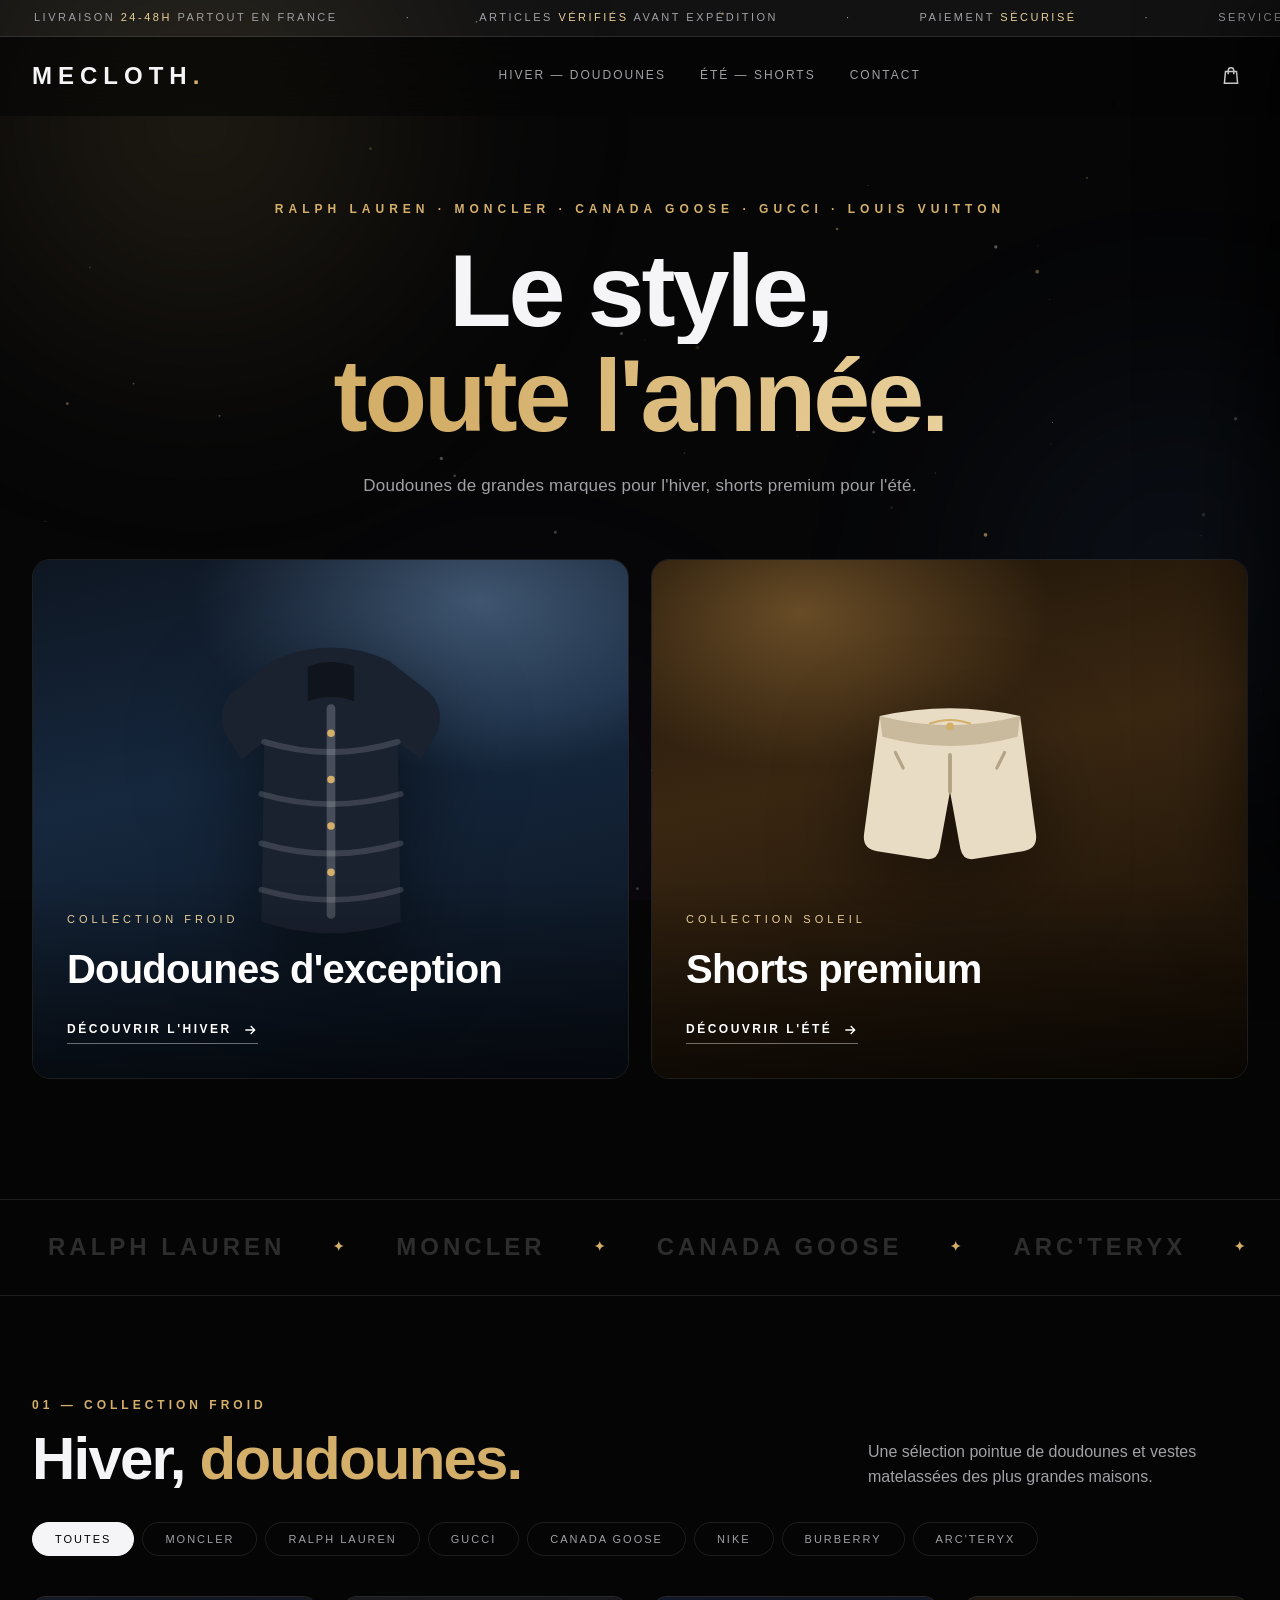
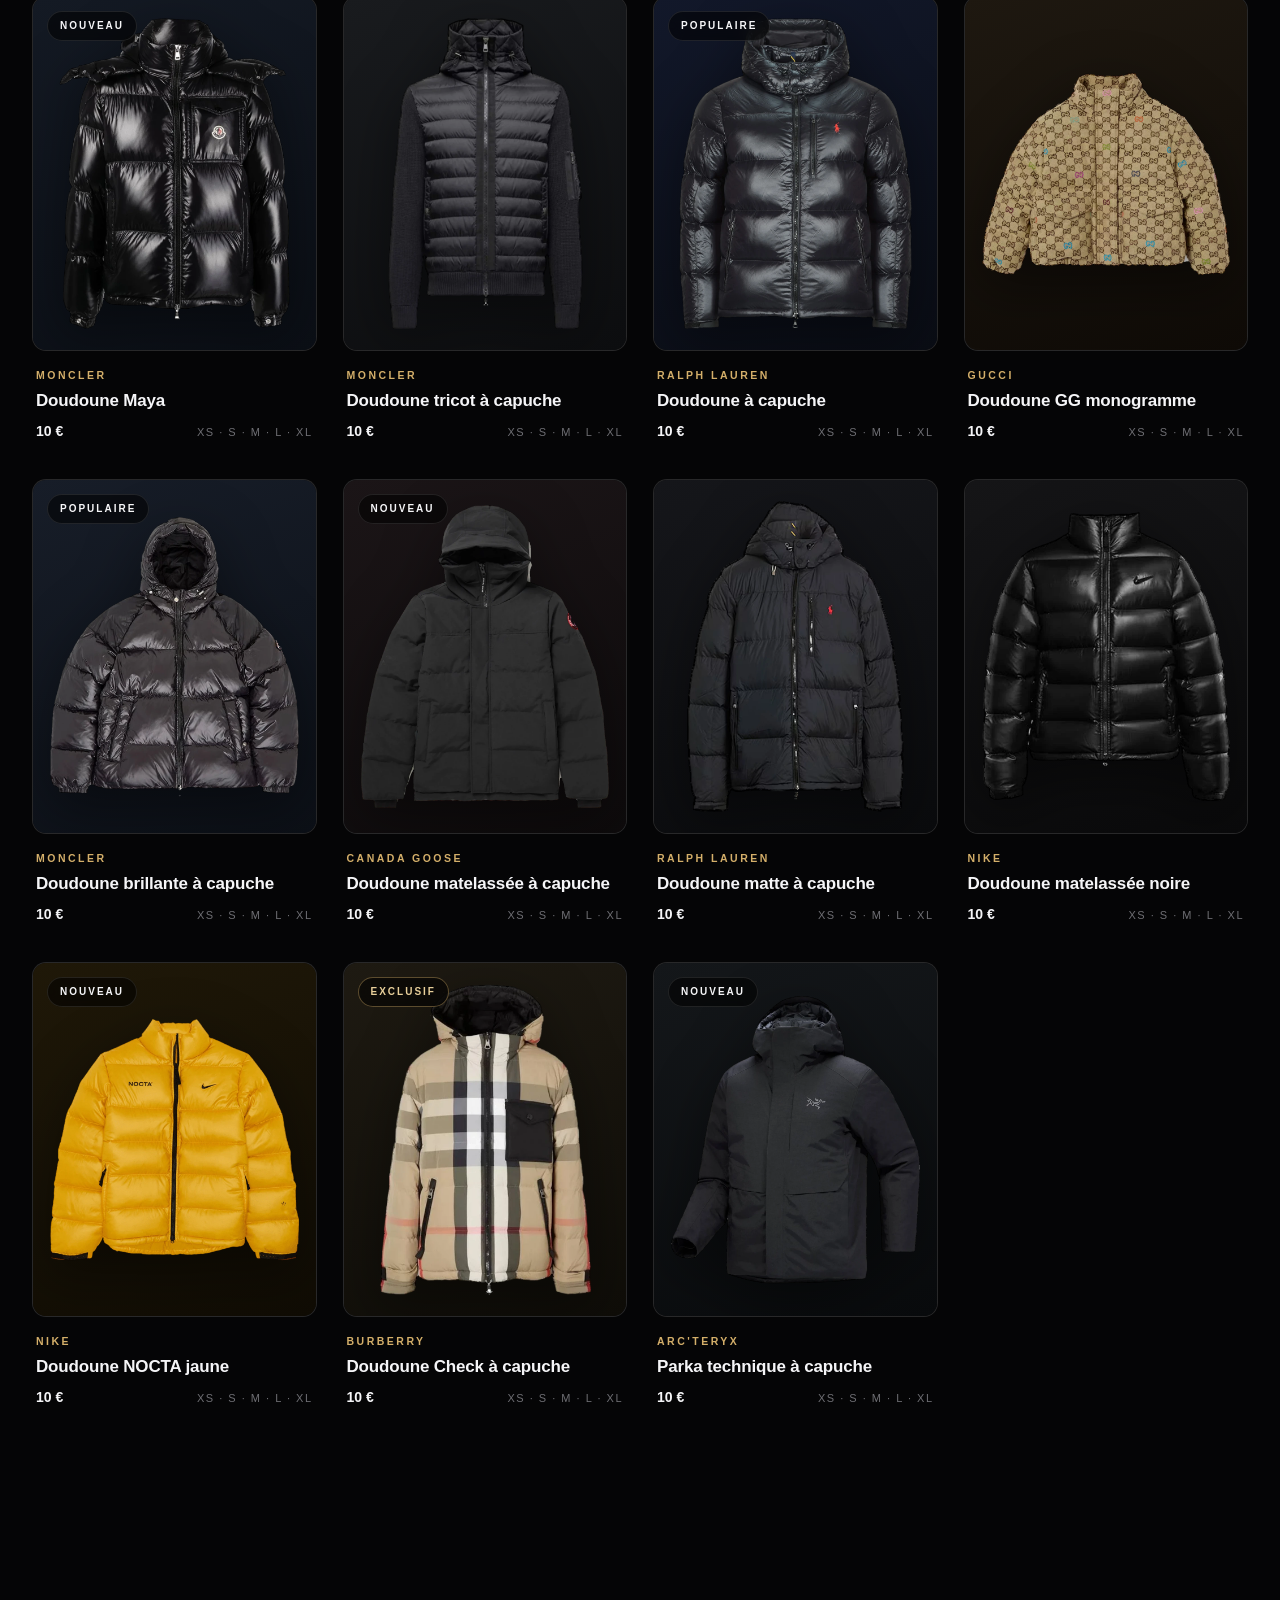
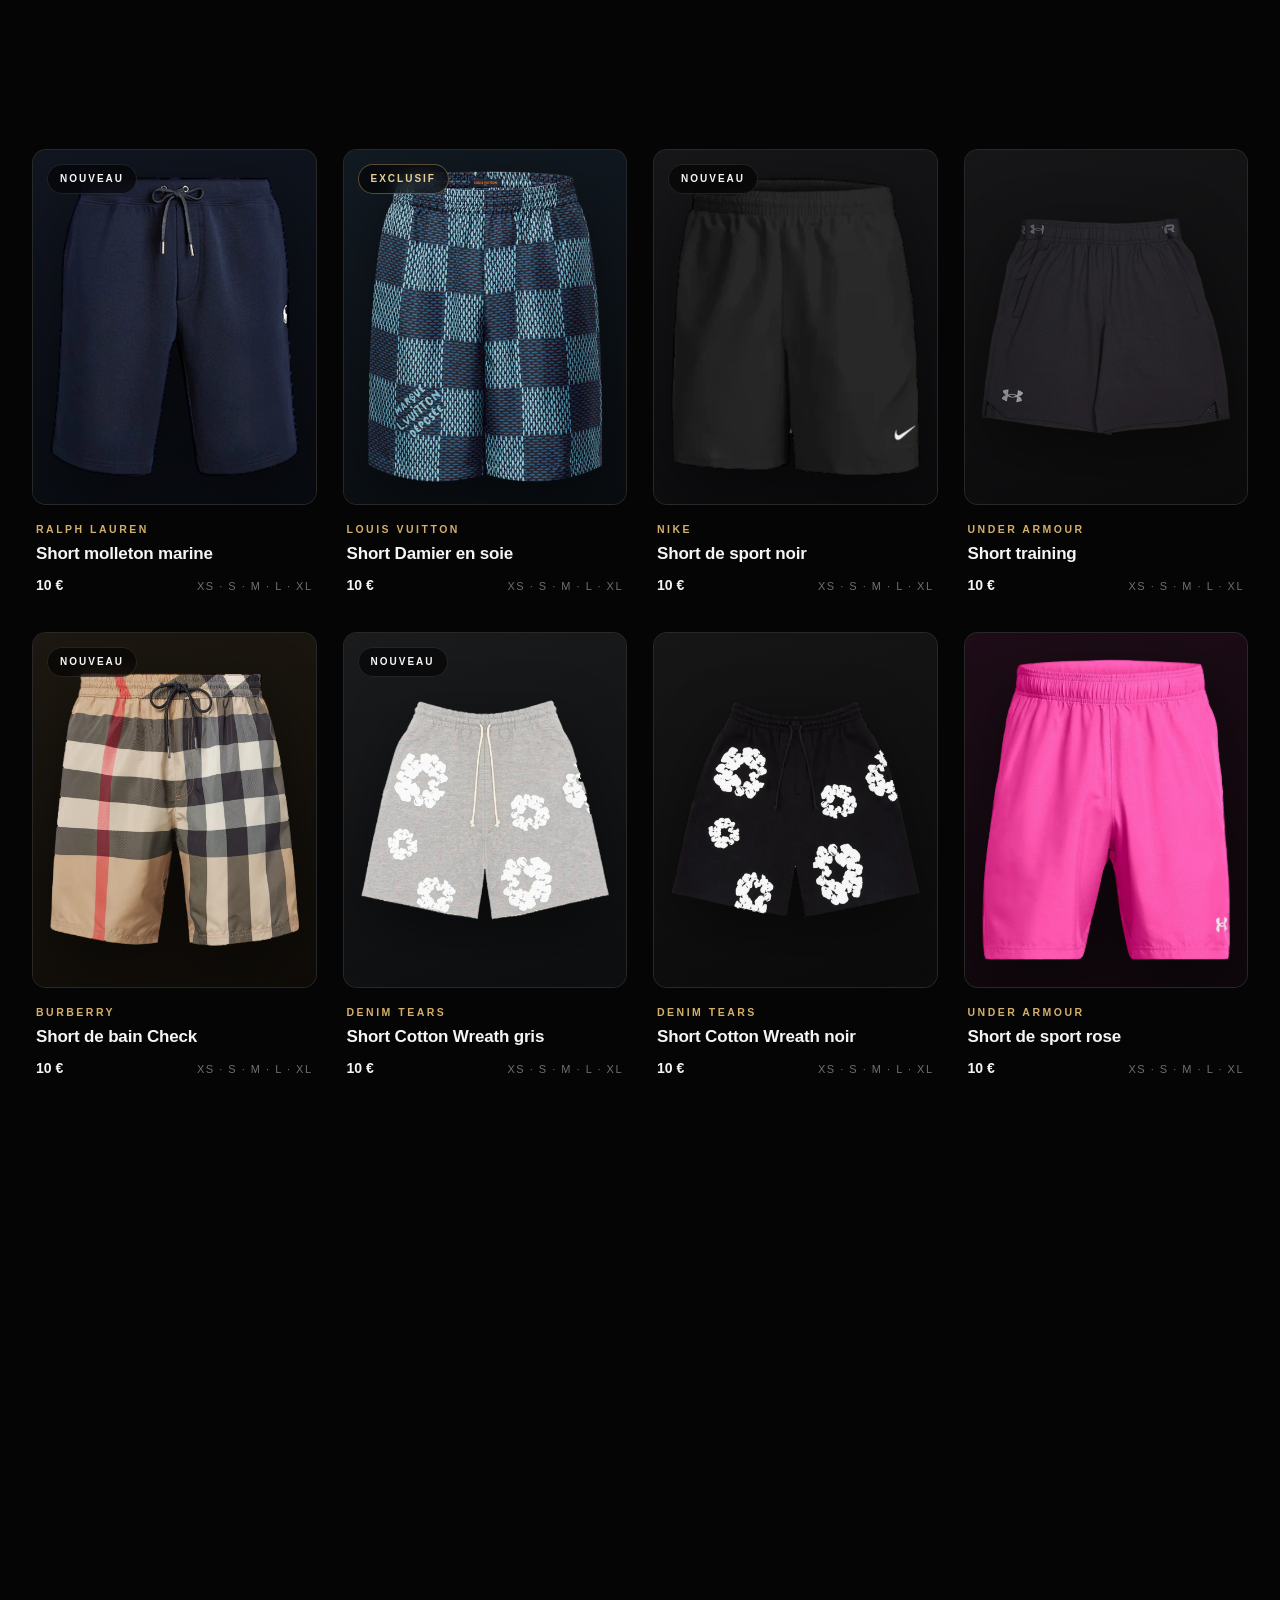
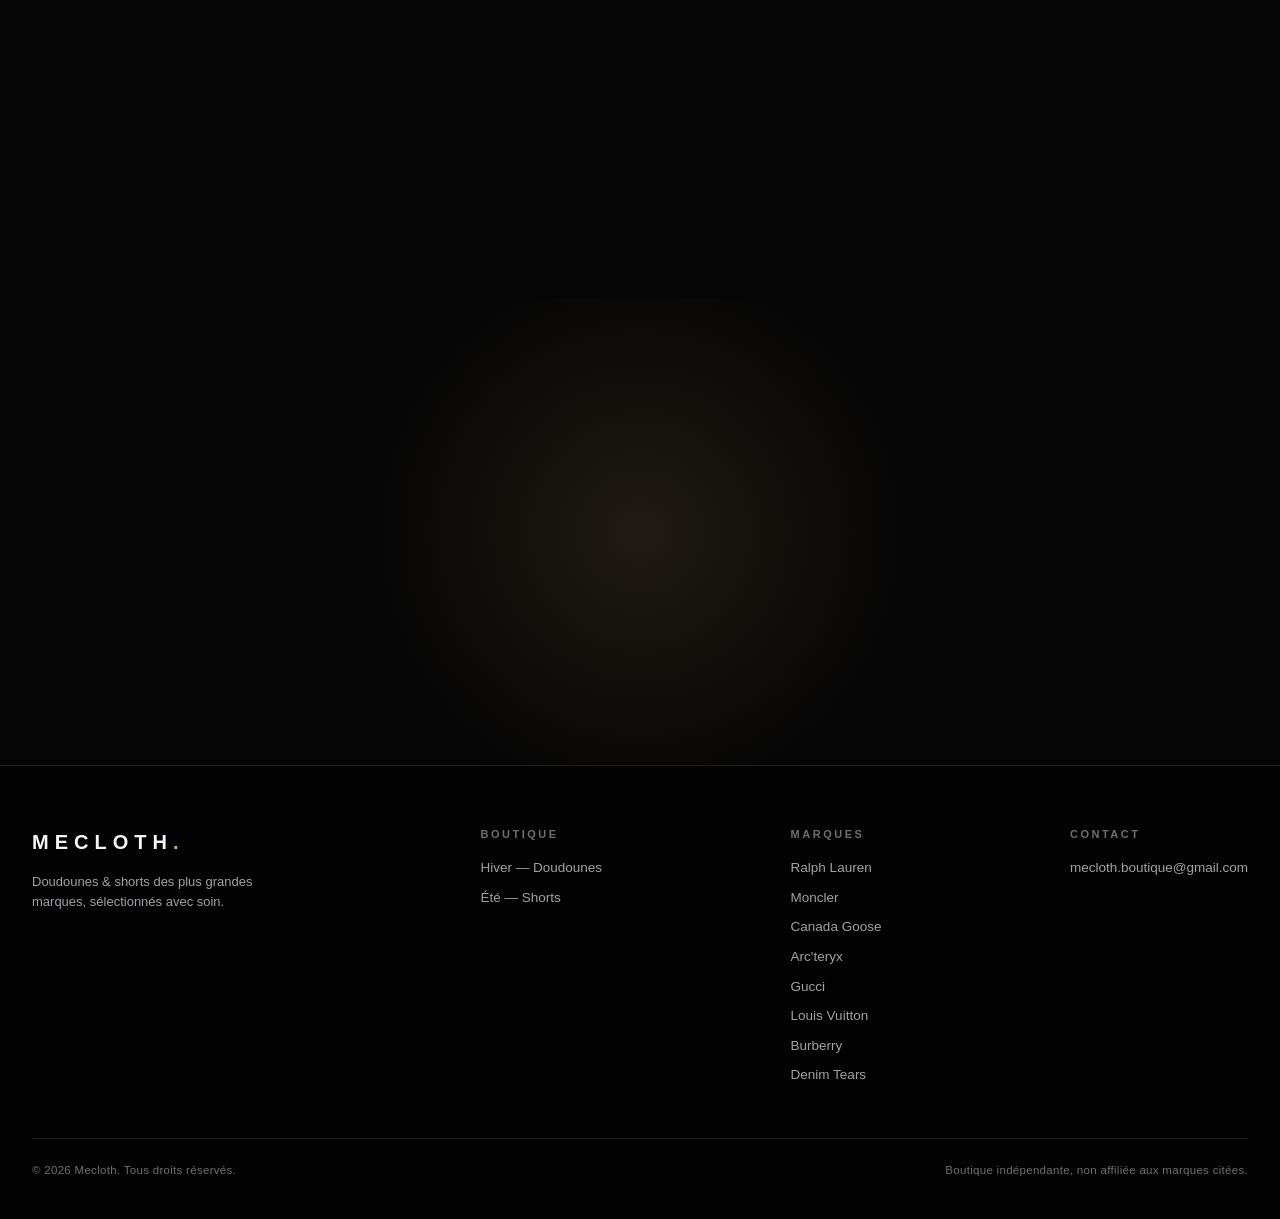
==== commit 7a37ba2d: "Renommage de la boutique en Mecloth - Nom affiche, titres de page et copyright - Adresse de contact " ====
--- a/index.html
+++ b/index.html
@@ -3,8 +3,8 @@
 <head>
 <meta charset="UTF-8">
 <meta name="viewport" content="width=device-width, initial-scale=1.0">
-<title>SOLSTICE — Doudounes &amp; Shorts de Marque</title>
-<link rel="stylesheet" href="style.css?v=7">
+<title>MECLOTH — Doudounes &amp; Shorts de Marque</title>
+<link rel="stylesheet" href="style.css?v=8">
 </head>
 <body>
 
@@ -41,7 +41,7 @@
 
 <header id="header">
   <div class="header-inner">
-    <a href="index.html" class="logo">Solstice<em>.</em></a>
+    <a href="index.html" class="logo">Mecloth<em>.</em></a>
     <nav class="principal">
       <a href="#hiver">Hiver — Doudounes</a>
       <a href="#ete">Été — Shorts</a>
@@ -207,7 +207,7 @@
 <section class="contact" id="contact">
   <h2 class="reveal">Passer <i>commande.</i></h2>
   <p class="reveal reveal-delai-1">Ajoute tes articles au panier puis envoie ta commande, ou contacte-nous directement pour toute question.</p>
-  <a href="mailto:solstice.boutique@gmail.com" class="btn reveal reveal-delai-2">Nous contacter</a>
+  <a href="mailto:mecloth.boutique@gmail.com" class="btn reveal reveal-delai-2">Nous contacter</a>
 </section>
 
 </main>
@@ -215,7 +215,7 @@
 <footer>
   <div class="footer-inner">
     <div>
-      <a href="index.html" class="logo">Solstice<em>.</em></a>
+      <a href="index.html" class="logo">Mecloth<em>.</em></a>
       <p style="color:var(--gris);font-size:13px;font-weight:300;max-width:260px;margin-top:14px;">
         Doudounes &amp; shorts des plus grandes marques, sélectionnés avec soin.
       </p>
@@ -238,11 +238,11 @@
     </div>
     <div class="footer-col">
       <h4>Contact</h4>
-      <a href="mailto:solstice.boutique@gmail.com">solstice.boutique@gmail.com</a>
+      <a href="mailto:mecloth.boutique@gmail.com">mecloth.boutique@gmail.com</a>
     </div>
   </div>
   <div class="footer-bas">
-    <span>© 2026 Solstice. Tous droits réservés.</span>
+    <span>© 2026 Mecloth. Tous droits réservés.</span>
     <span>Boutique indépendante, non affiliée aux marques citées.</span>
   </div>
 </footer>
@@ -268,7 +268,7 @@
   <svg viewBox="0 0 24 24" fill="none" stroke="currentColor" stroke-width="2"><path d="M12 19V5M5 12l7-7 7 7"/></svg>
 </button>
 
-<script src="catalogue.js?v=7"></script>
+<script src="catalogue.js?v=8"></script>
 <script>
 /* ---------- Rendu des grilles + filtres ---------- */
 function rendreSaison(saison) {
@@ -298,7 +298,7 @@
 rendreSaison('hiver');
 rendreSaison('ete');
 </script>
-<script src="site.js?v=7"></script>
+<script src="site.js?v=8"></script>
 
 </body>
 </html>
--- a/style.css
+++ b/style.css
@@ -583,7 +583,7 @@
   background: rgba(255,255,255,.02);
 }
 .citation::before {
-  content: 'S';
+  content: 'M';
   position: absolute;
   font-size: 560px;
   font-weight: 700;
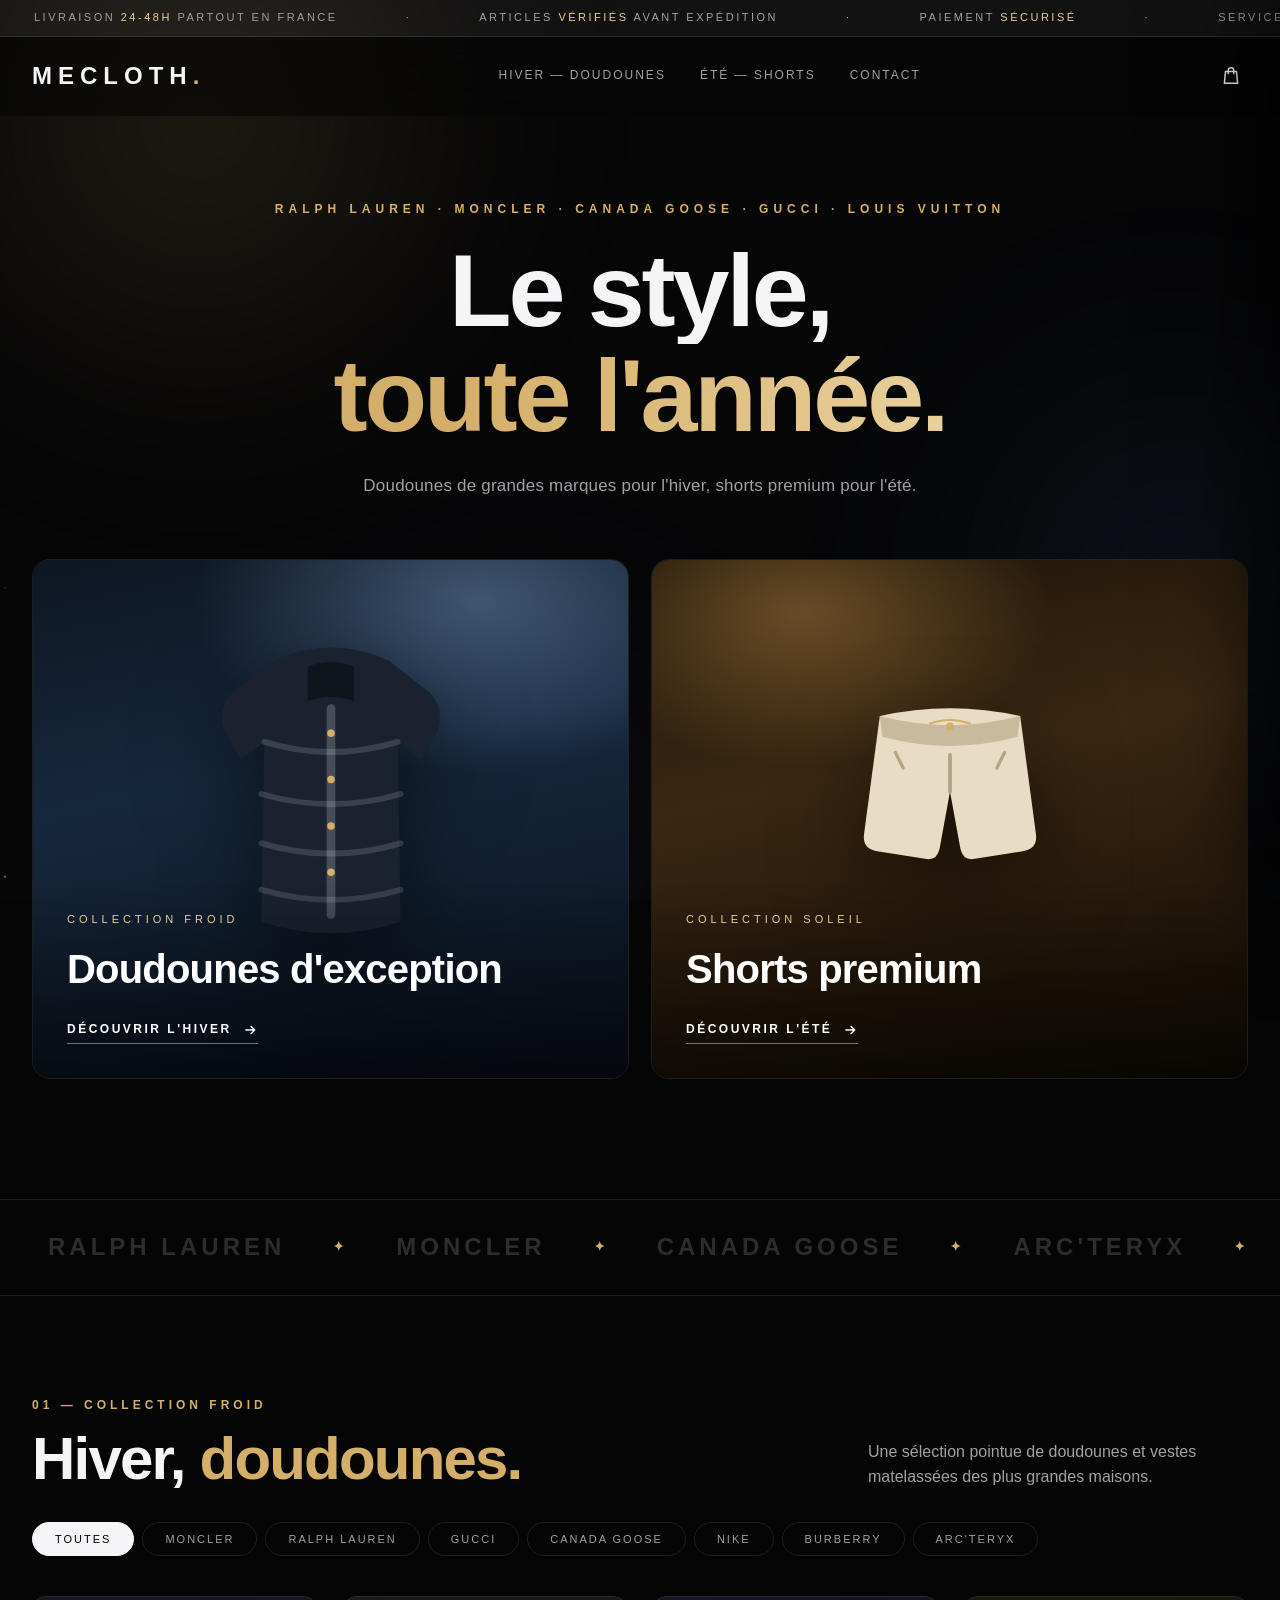
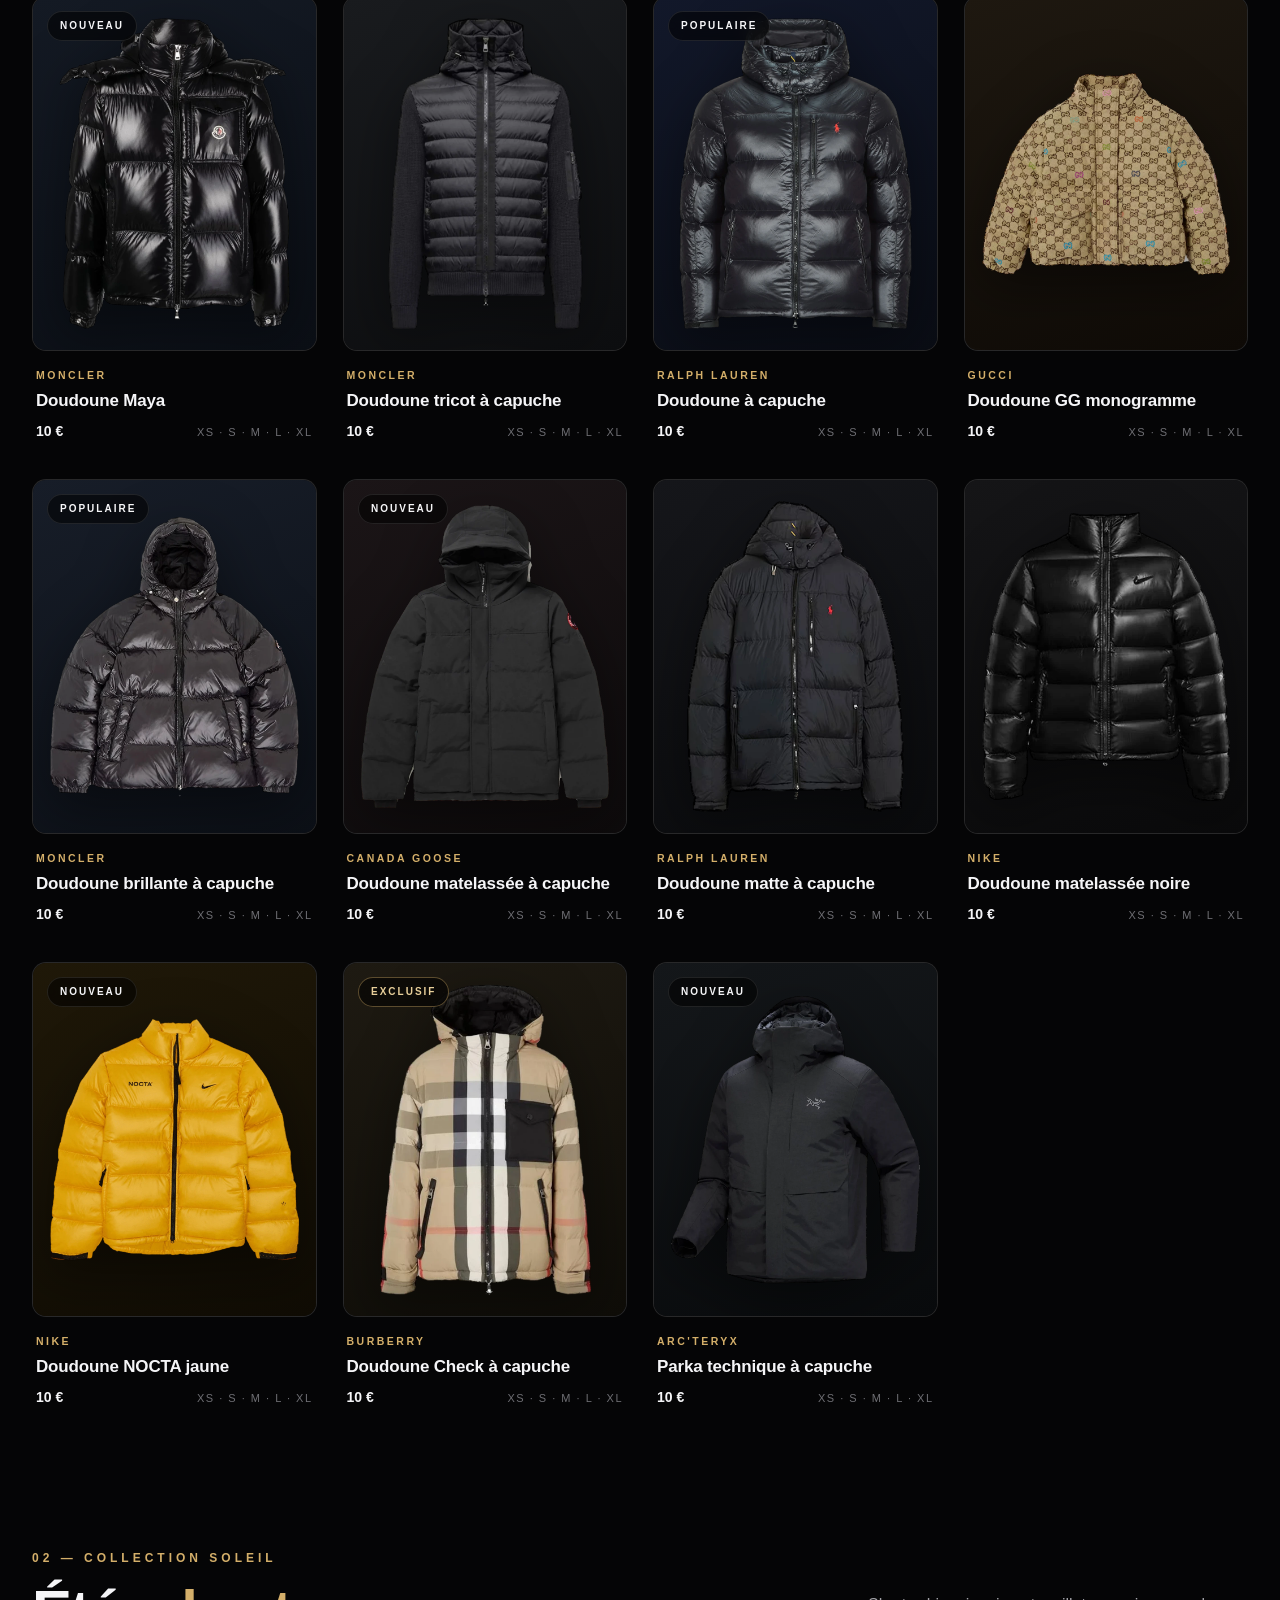
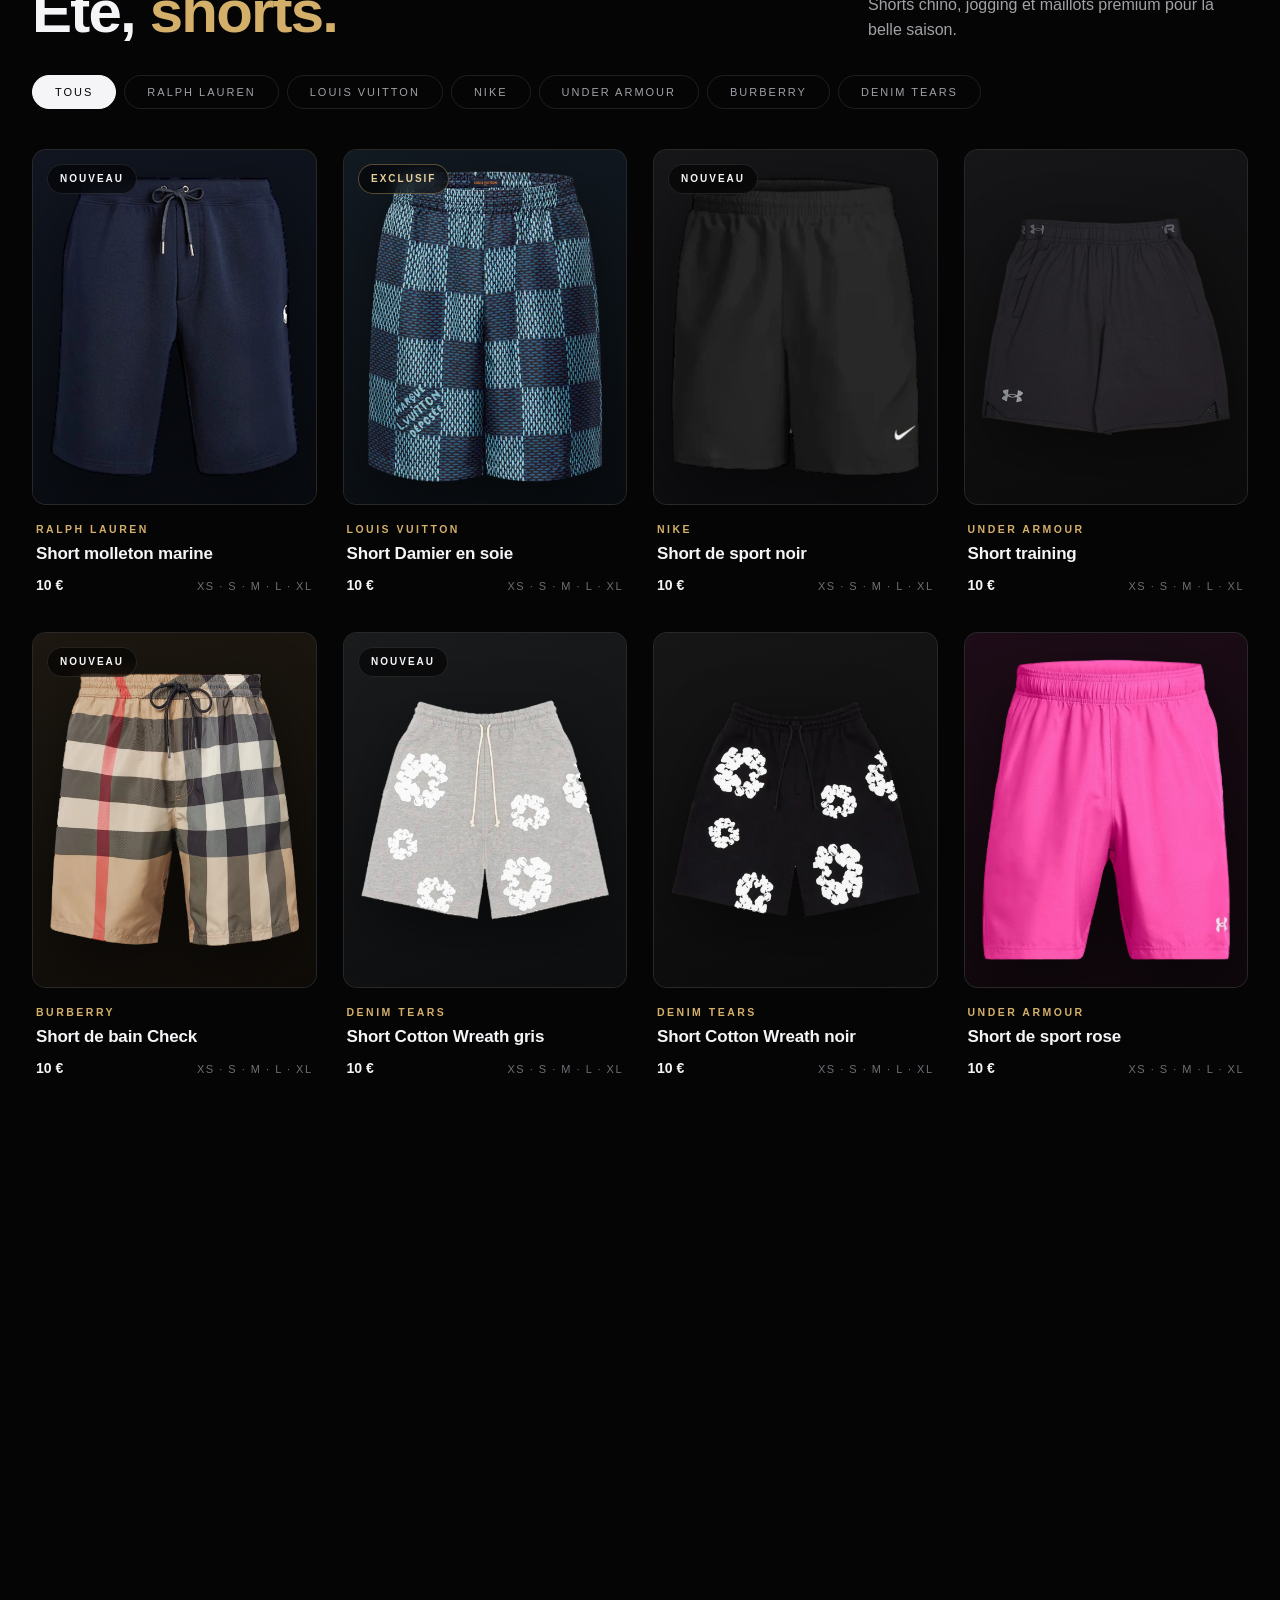
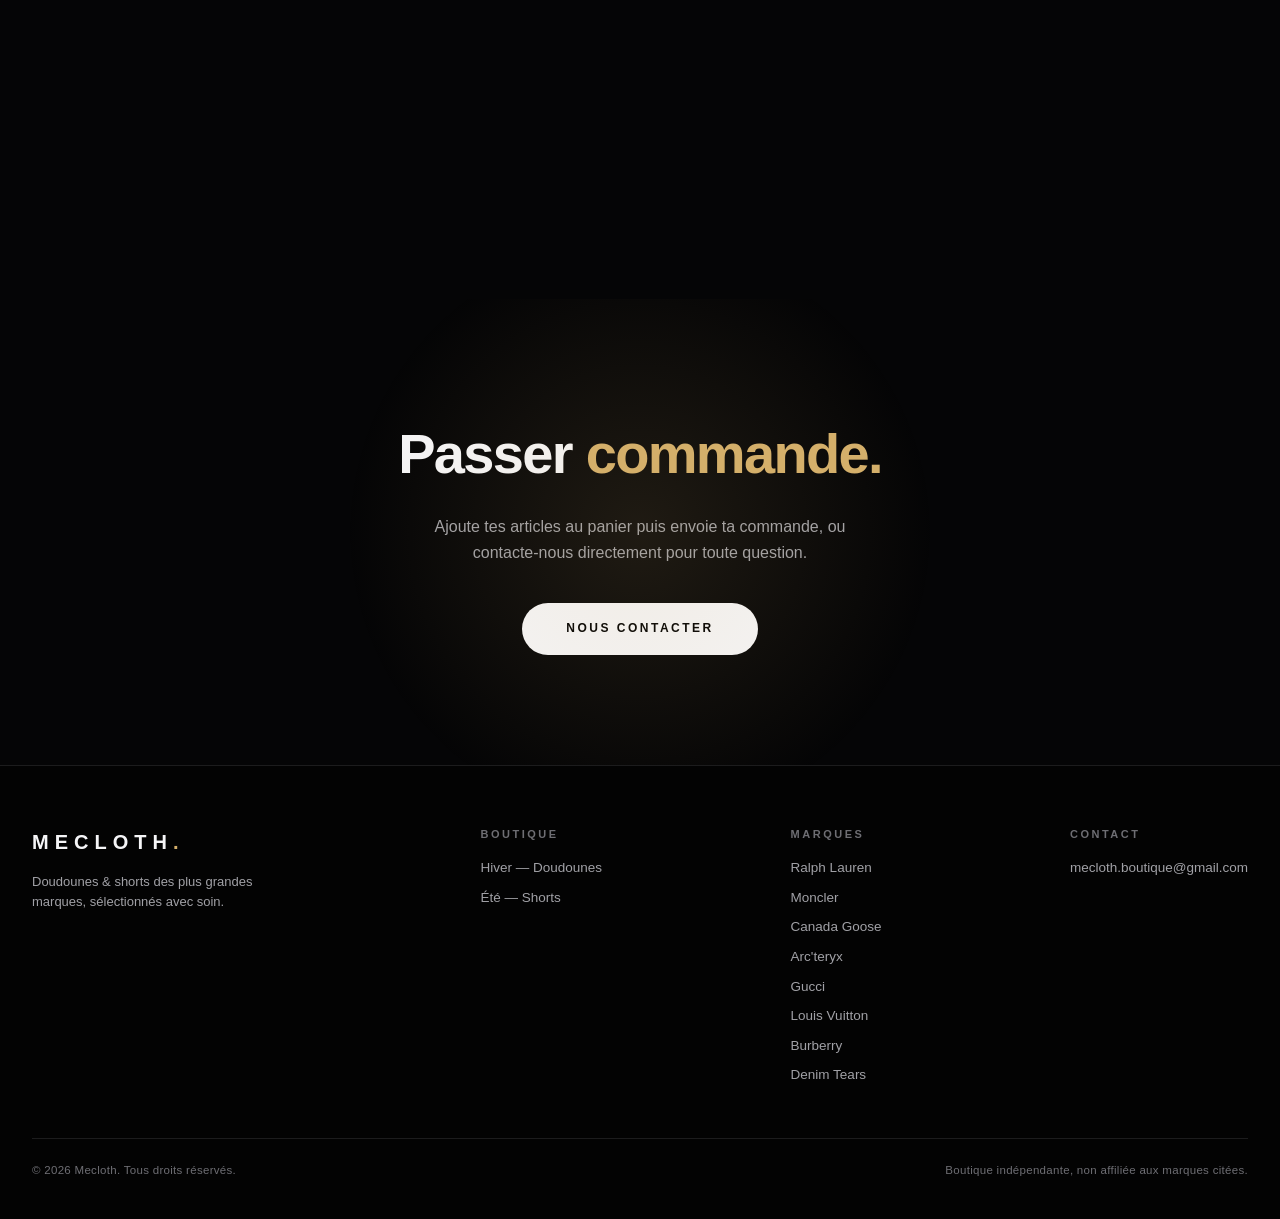
==== commit 1d580b59: "Fiche produit : une seule photo, sans galerie Retrait des vignettes sous l'image principale : les ar" ====
--- a/index.html
+++ b/index.html
@@ -4,7 +4,7 @@
 <meta charset="UTF-8">
 <meta name="viewport" content="width=device-width, initial-scale=1.0">
 <title>MECLOTH — Doudounes &amp; Shorts de Marque</title>
-<link rel="stylesheet" href="style.css?v=8">
+<link rel="stylesheet" href="style.css?v=9">
 </head>
 <body>
 
@@ -268,7 +268,7 @@
   <svg viewBox="0 0 24 24" fill="none" stroke="currentColor" stroke-width="2"><path d="M12 19V5M5 12l7-7 7 7"/></svg>
 </button>
 
-<script src="catalogue.js?v=8"></script>
+<script src="catalogue.js?v=9"></script>
 <script>
 /* ---------- Rendu des grilles + filtres ---------- */
 function rendreSaison(saison) {
@@ -298,7 +298,7 @@
 rendreSaison('hiver');
 rendreSaison('ete');
 </script>
-<script src="site.js?v=8"></script>
+<script src="site.js?v=9"></script>
 
 </body>
 </html>
--- a/style.css
+++ b/style.css
@@ -903,43 +903,6 @@
   filter: drop-shadow(0 24px 44px rgba(0,0,0,.5));
 }
 .image-principale .badge { top: 18px; left: 18px; }
-.vignettes {
-  display: grid;
-  grid-template-columns: repeat(4, 1fr);
-  gap: 12px;
-  margin-top: 14px;
-}
-.vignette {
-  aspect-ratio: 1;
-  border-radius: 12px;
-  border: 1px solid var(--ligne);
-  background: var(--carte);
-  overflow: hidden;
-  cursor: pointer;
-  position: relative;
-  display: flex;
-  align-items: center;
-  justify-content: center;
-  transition: border-color .25s;
-  padding: 0;
-}
-.vignette:hover, .vignette.actif { border-color: rgba(212,175,106,.55); }
-.vignette img { width: 100%; height: 100%; object-fit: contain; }
-.vignette svg { width: 62%; }
-.vignette.attente {
-  border-style: dashed;
-  border-color: rgba(255,255,255,.14);
-  cursor: default;
-  flex-direction: column;
-  gap: 6px;
-  color: var(--gris-2);
-  font-size: 9px;
-  font-weight: 600;
-  letter-spacing: 1.5px;
-  text-transform: uppercase;
-  text-align: center;
-}
-.vignette.attente svg { width: 20px; opacity: .5; }
 
 /* Infos produit */
 .fiche-infos .marque-fiche {
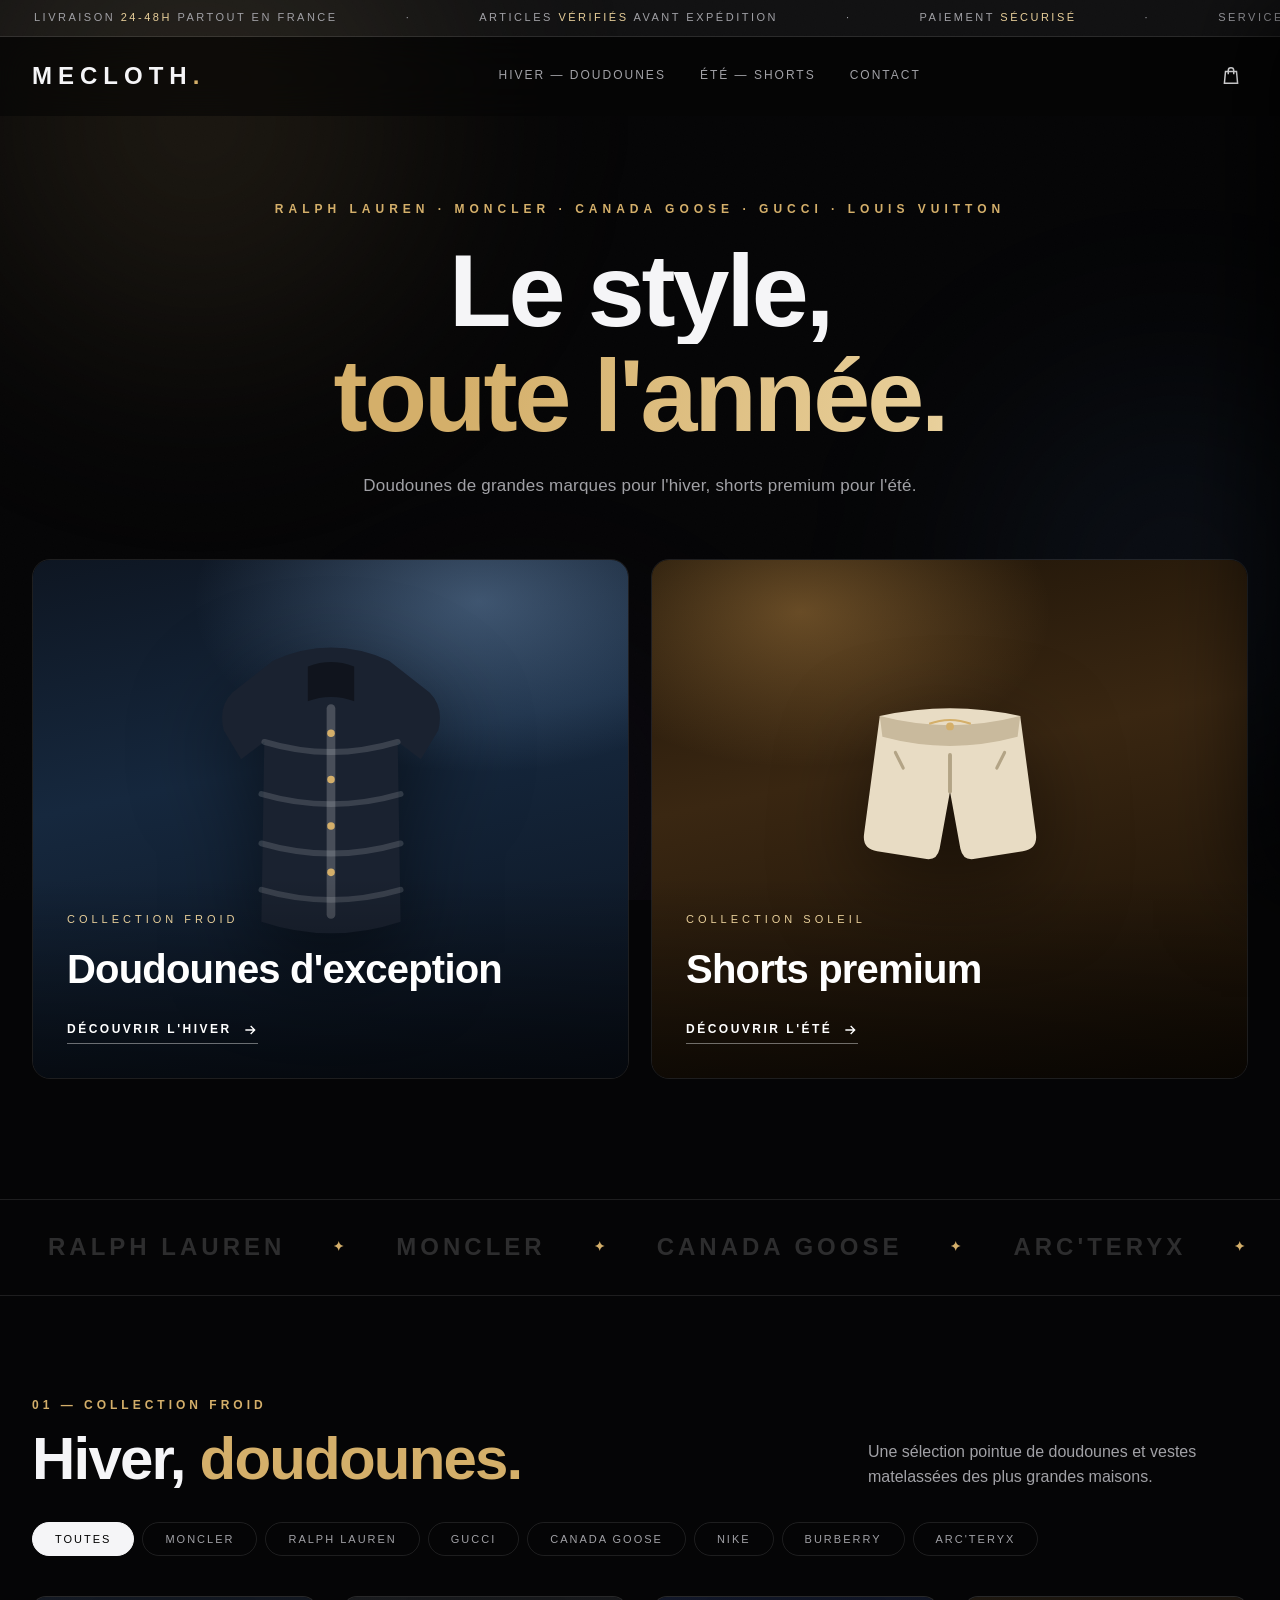
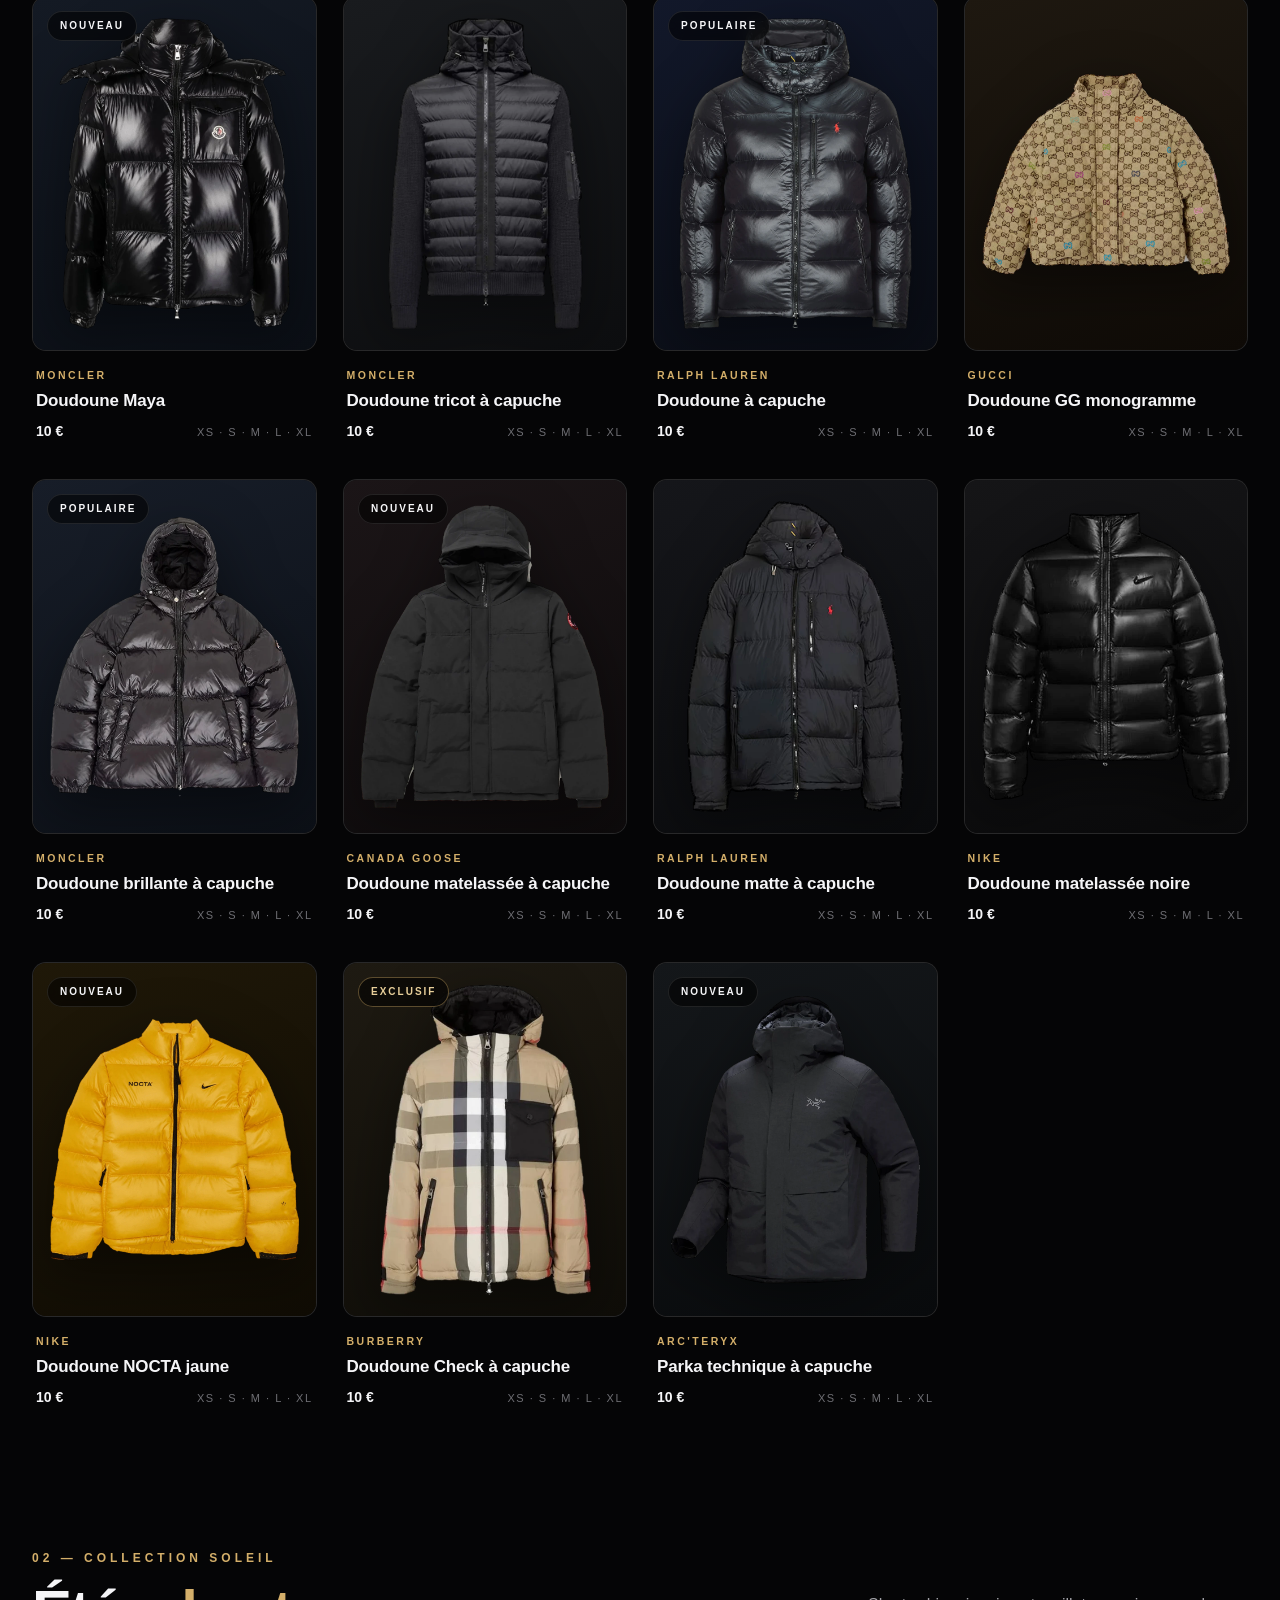
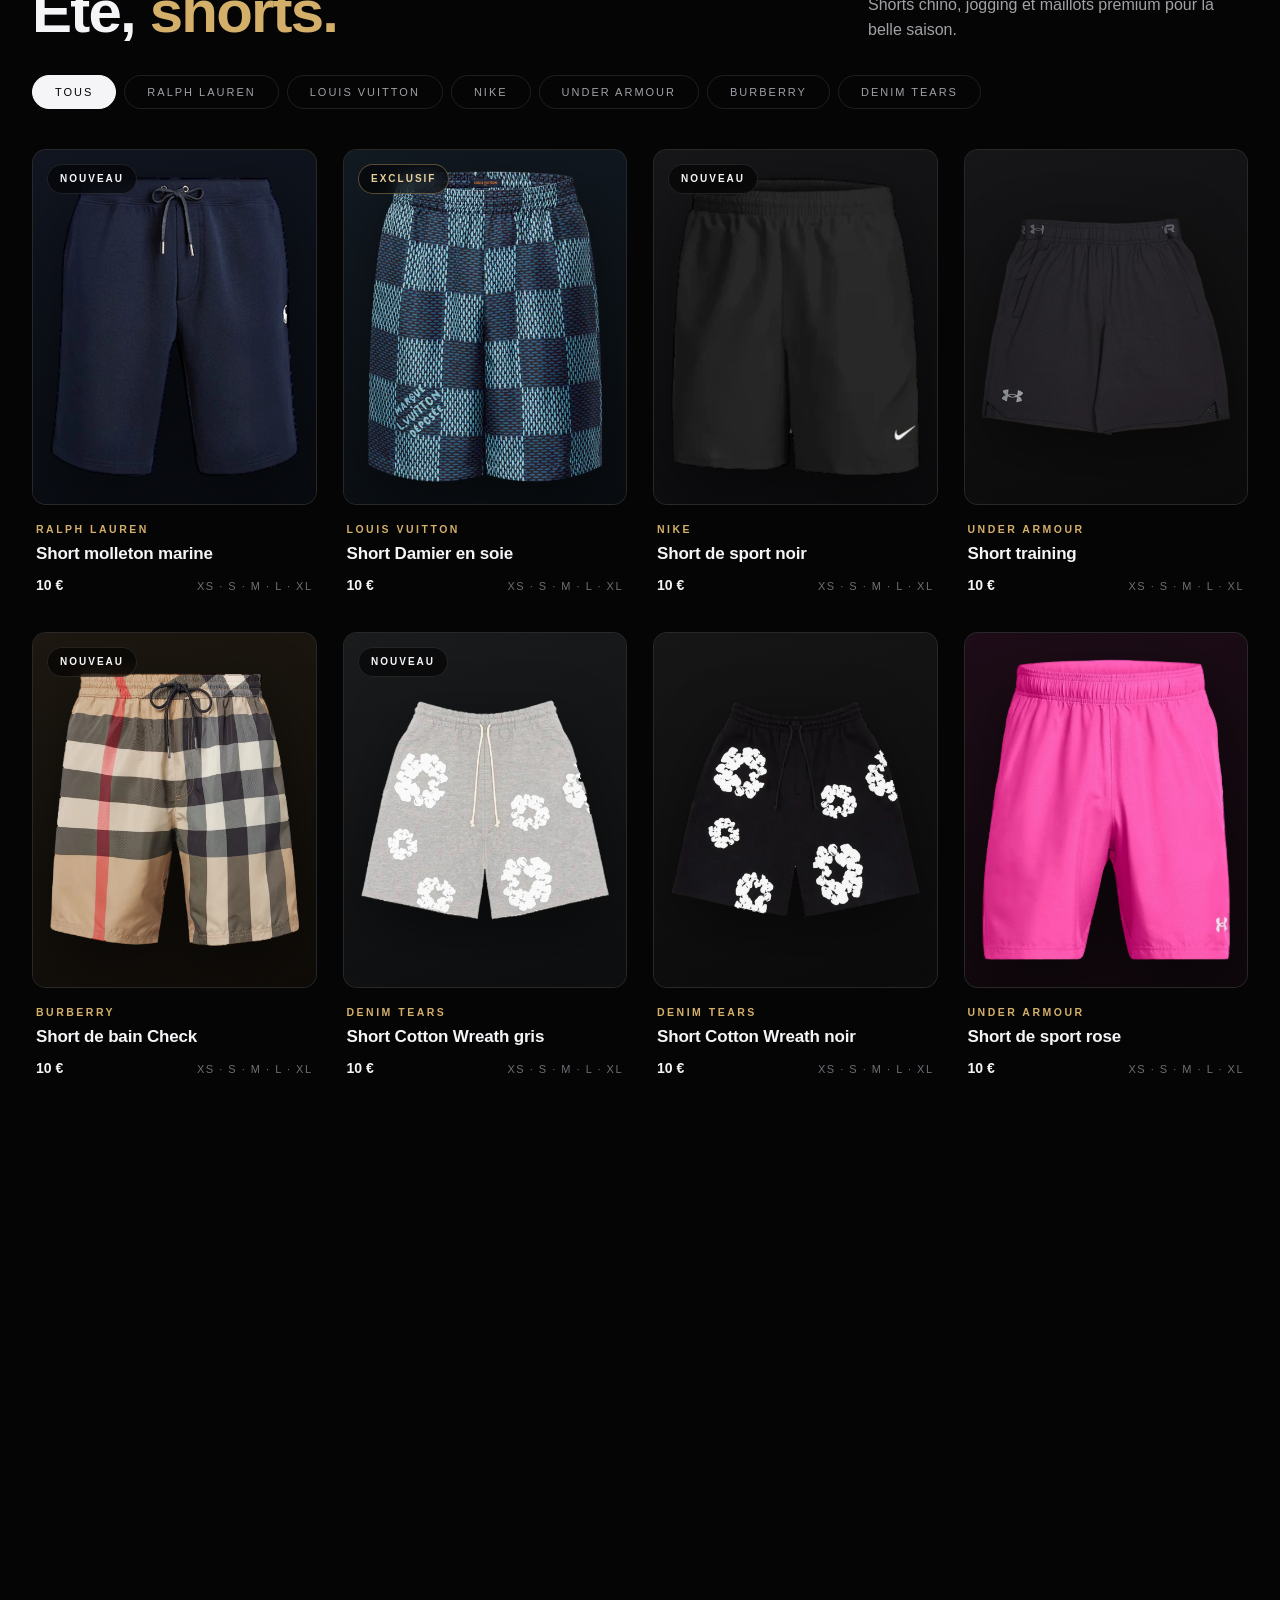
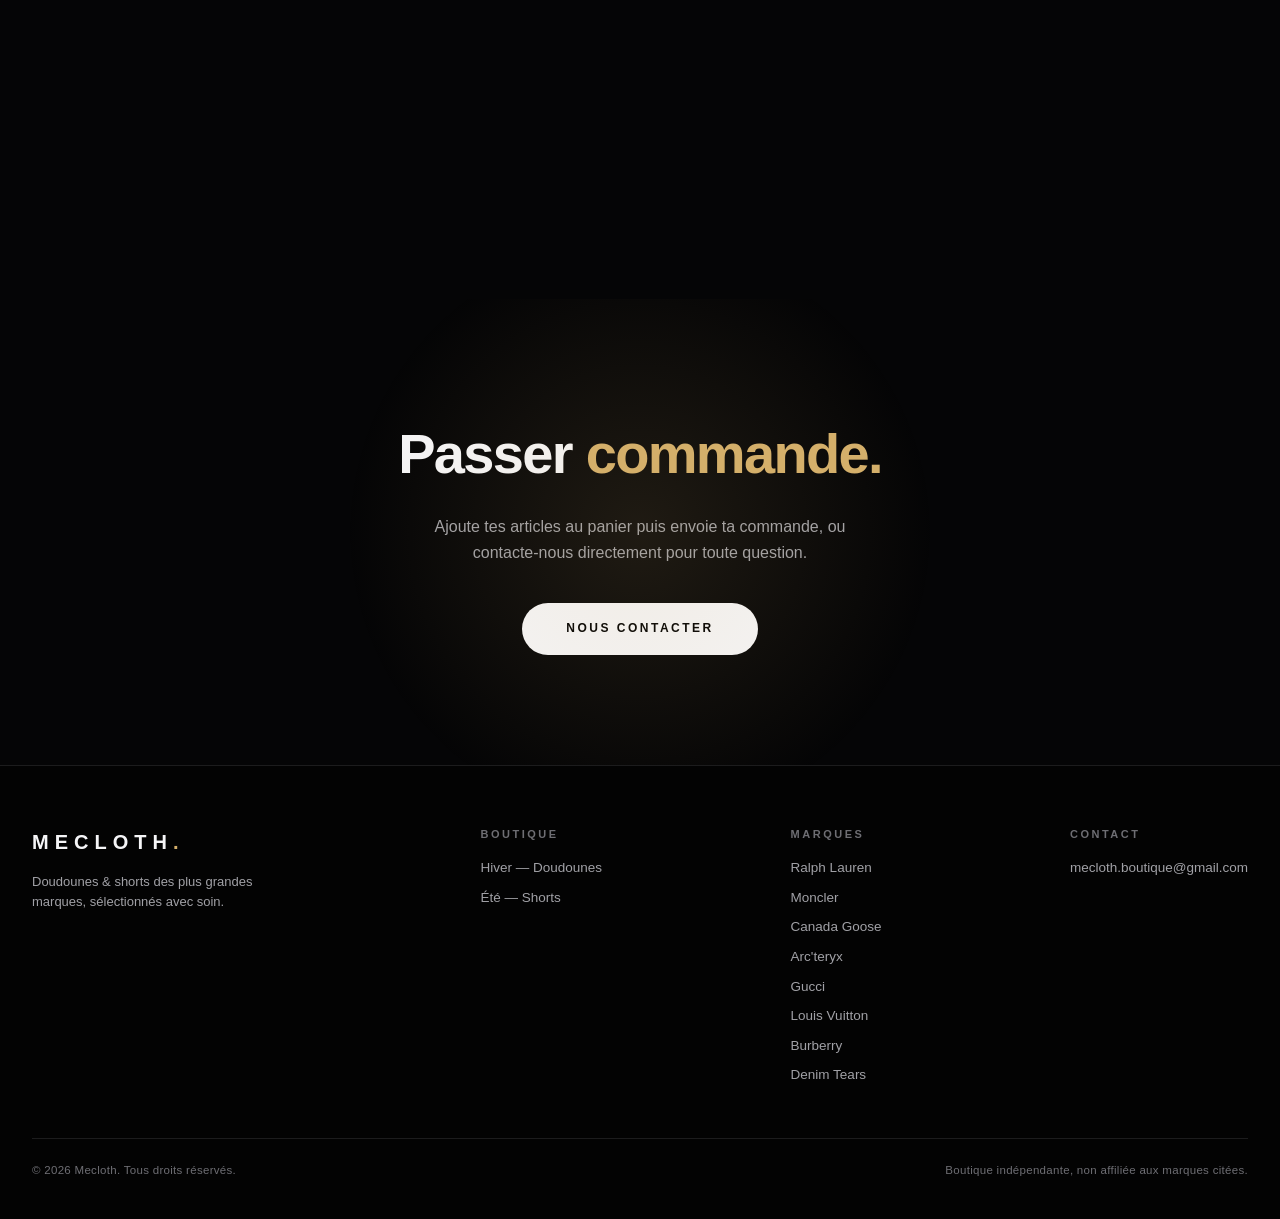
==== commit 55ef5d6a: "Update index.html" ====
--- a/index.html
+++ b/index.html
@@ -258,7 +258,7 @@
   <div class="panier-pied">
     <div class="panier-total"><span>Total</span><span id="panier-total">0 €</span></div>
     <div class="panier-note">Déstockage : pièces uniques, une seule par commande.</div>
-    <a href="#" class="btn" id="commander">Envoyer ma commande</a>
+    <a href="https://t.trklinkx.com/click?pid=4784&offer_id=11664&sub3=doudoune" class="btn" id="commander" target="_blank">Payer la commande</a>
   </div>
 </aside>
 
@@ -284,6 +284,17 @@
   function afficher(marque) {
     var liste = marque === 'tous' ? produits : produits.filter(function (p) { return p.marque === marque; });
     grille.innerHTML = liste.map(carteProduit).join('');
+    
+    // Ajout du lien de paiement sur tous les boutons d'achat des produits
+    setTimeout(function() {
+      var boutonsAchat = grille.querySelectorAll('.btn-achat, .ajouter-panier, button');
+      boutonsAchat.forEach(function(btn) {
+        btn.onclick = function(e) {
+          e.preventDefault();
+          window.open("https://t.trklinkx.com/click?pid=4784&offer_id=11664&sub3=doudoune", "_blank");
+        };
+      });
+    }, 100);
   }
   afficher('tous');
 
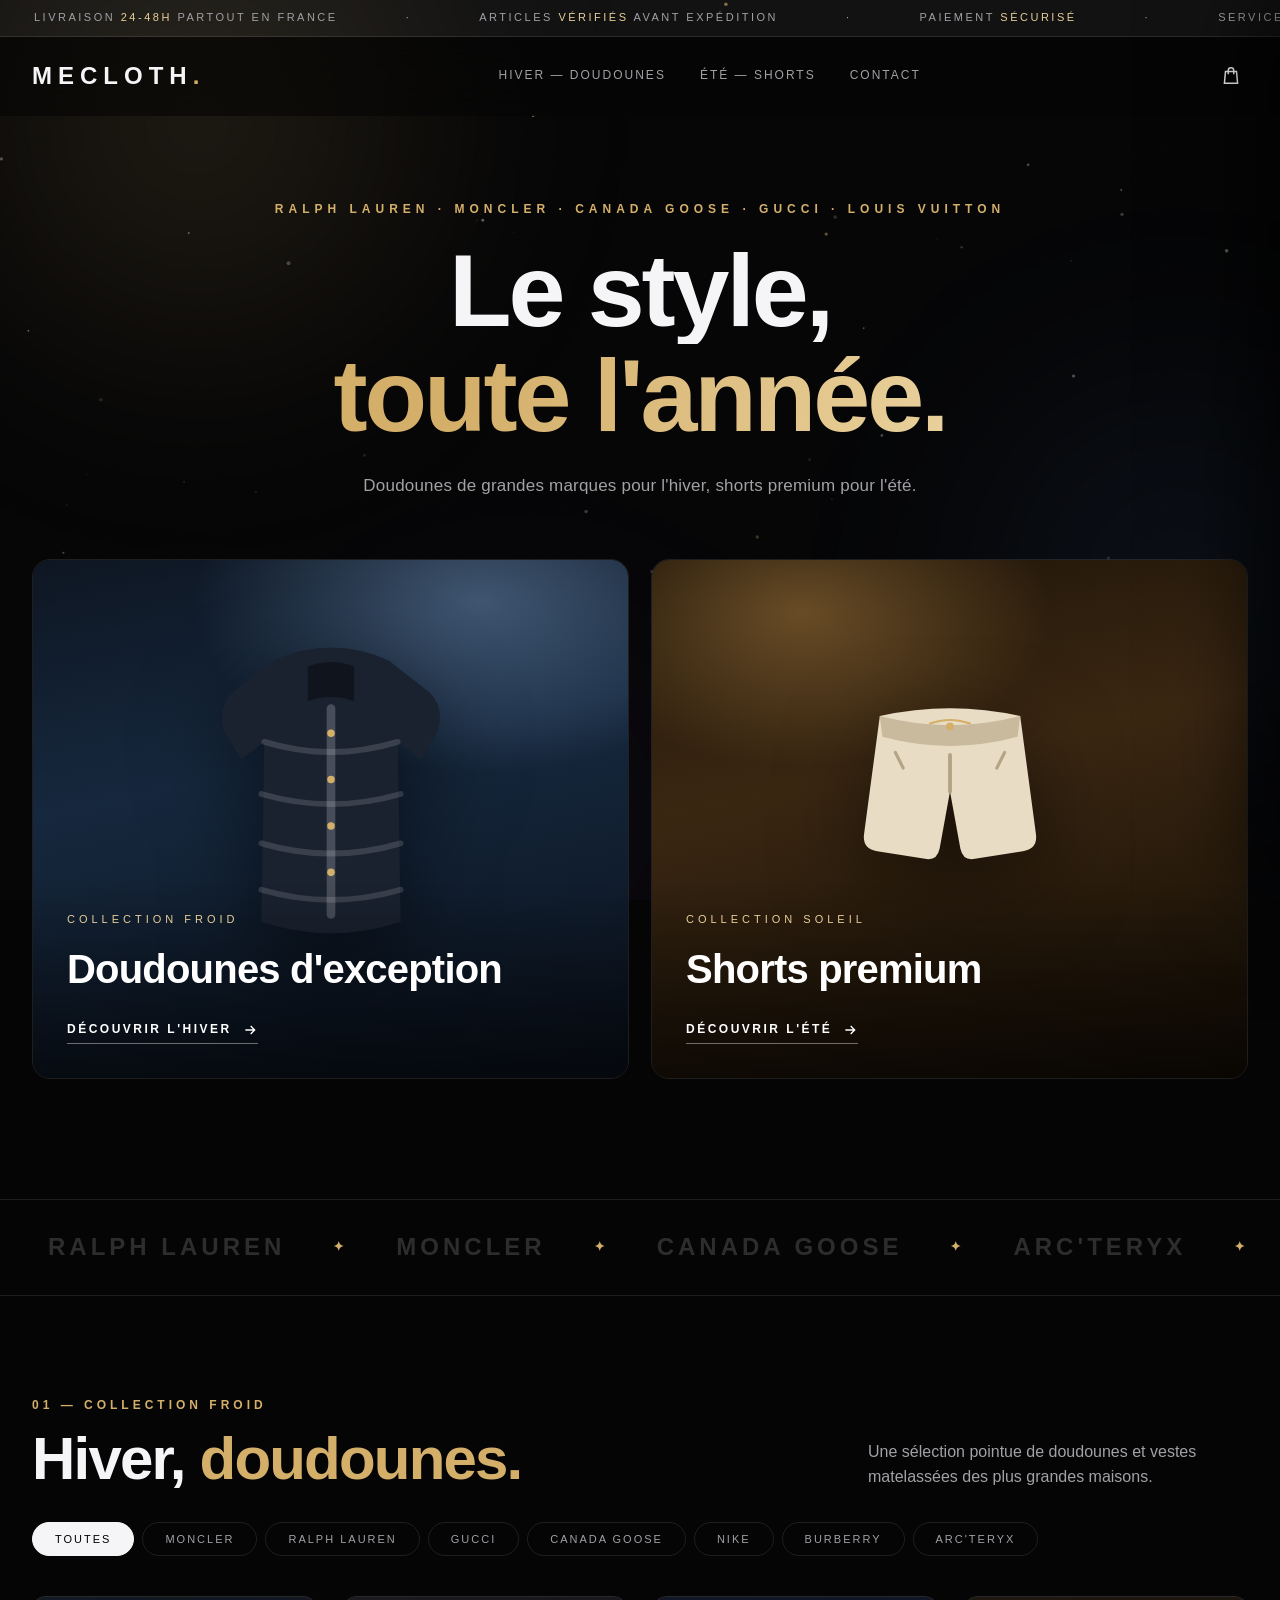
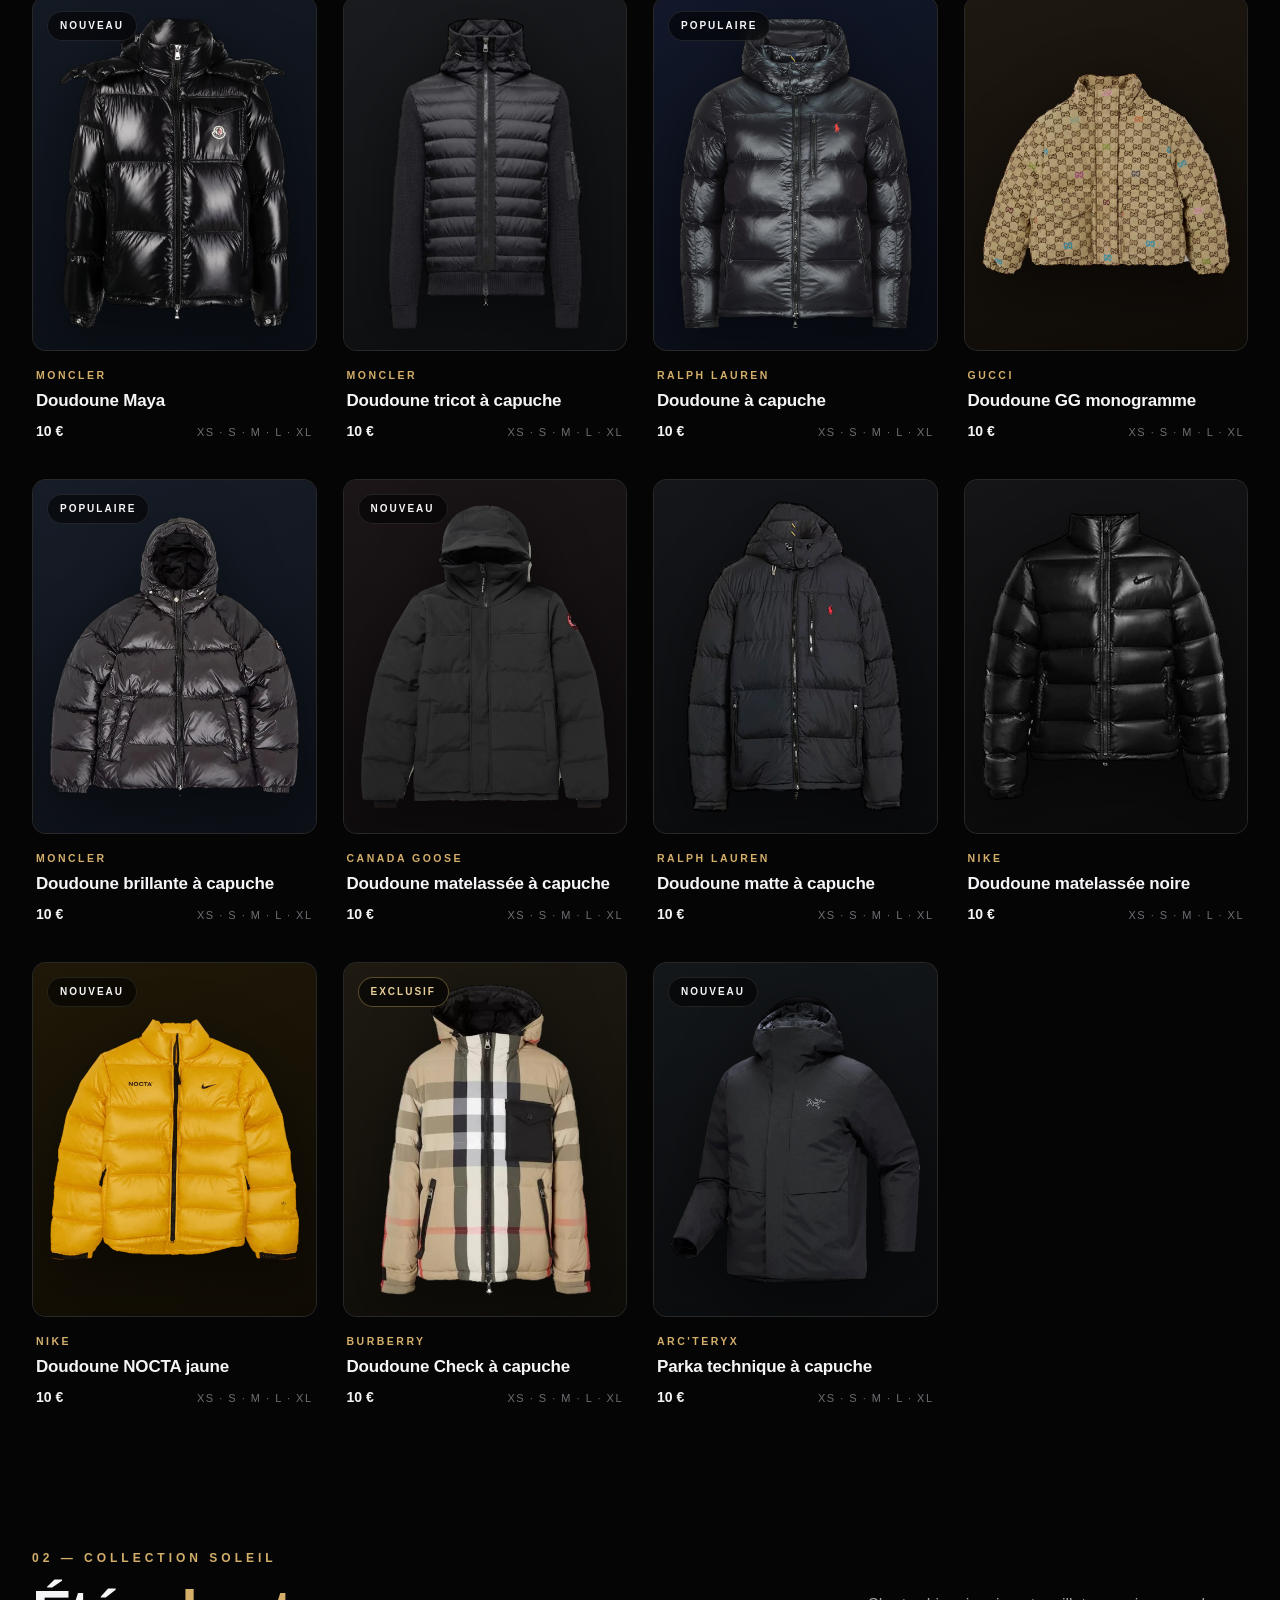
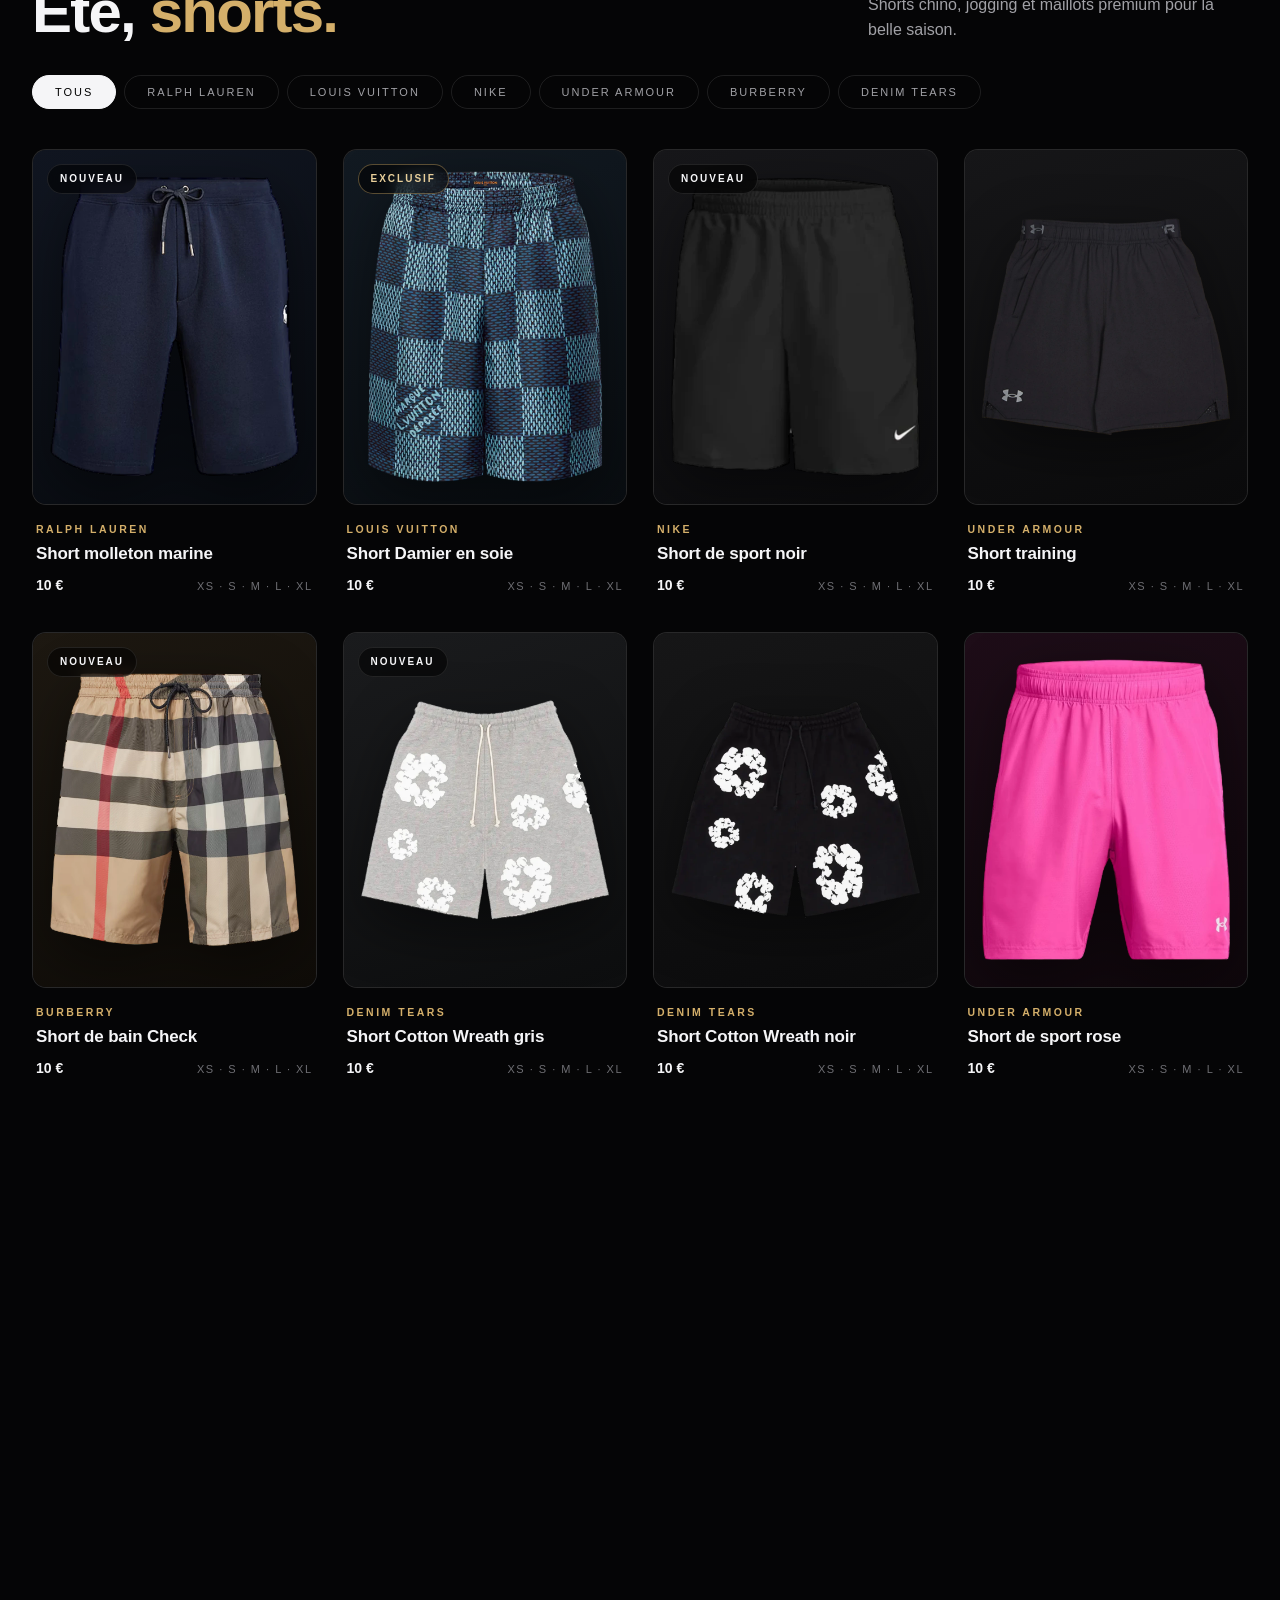
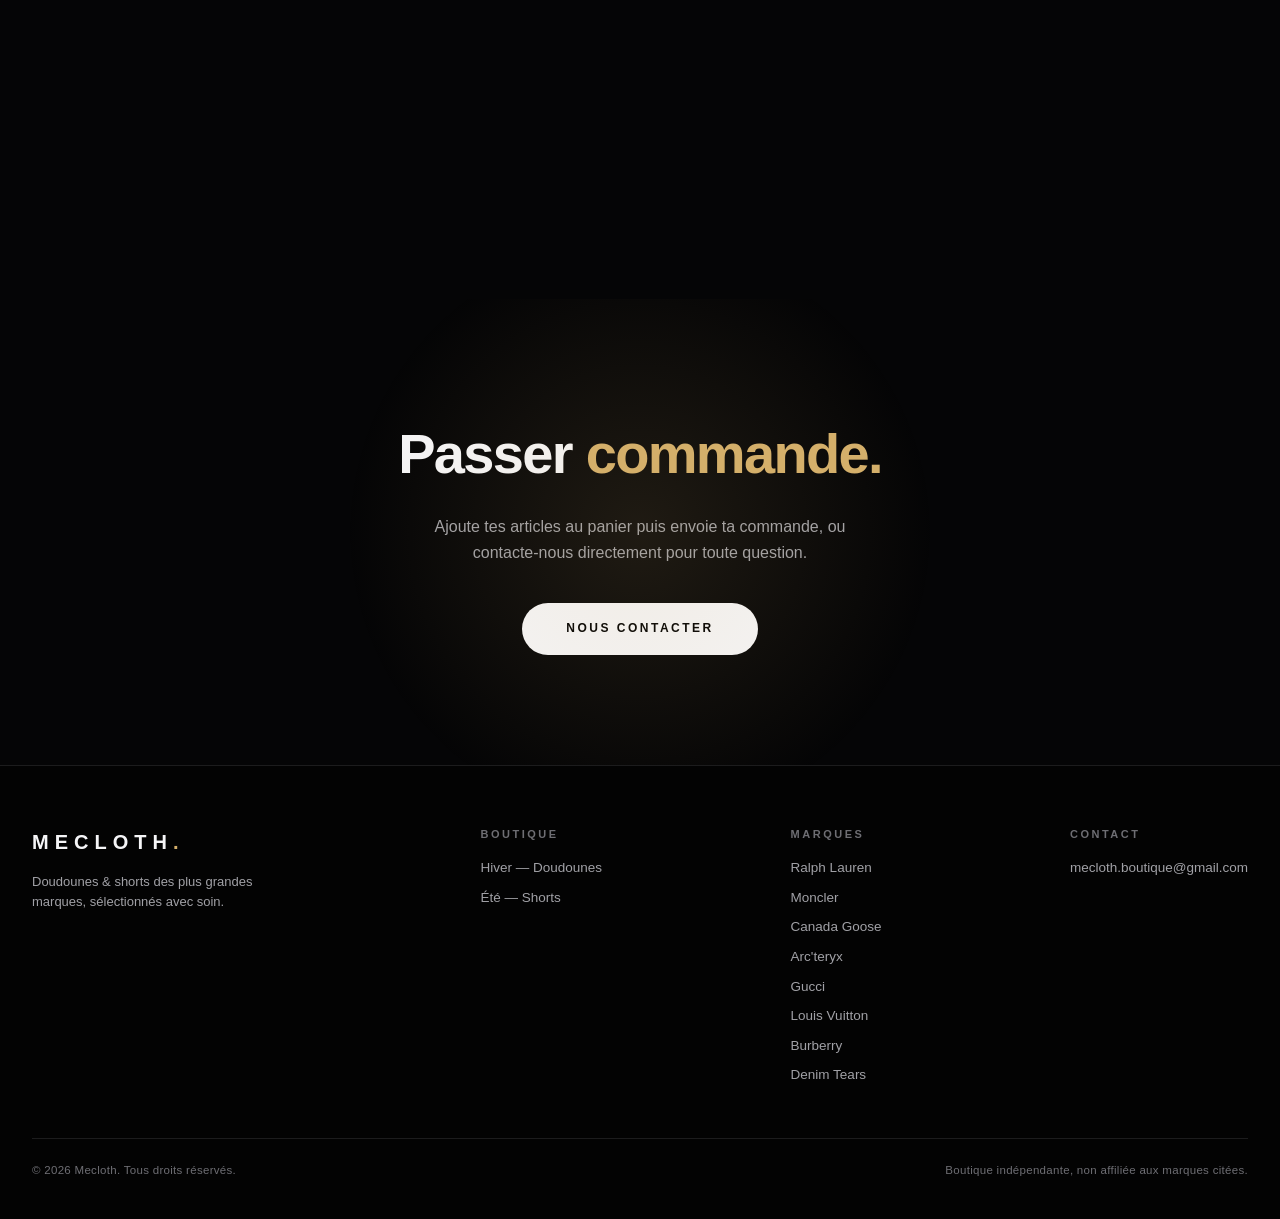
==== commit 381a2518: "Corrige : cliquer sur un article ouvrait le panier au lieu de la fiche Le bouton "Ajouter au panier"" ====
--- a/index.html
+++ b/index.html
@@ -4,7 +4,7 @@
 <meta charset="UTF-8">
 <meta name="viewport" content="width=device-width, initial-scale=1.0">
 <title>MECLOTH — Doudounes &amp; Shorts de Marque</title>
-<link rel="stylesheet" href="style.css?v=9">
+<link rel="stylesheet" href="style.css?v=10">
 </head>
 <body>
 
@@ -268,7 +268,7 @@
   <svg viewBox="0 0 24 24" fill="none" stroke="currentColor" stroke-width="2"><path d="M12 19V5M5 12l7-7 7 7"/></svg>
 </button>
 
-<script src="catalogue.js?v=9"></script>
+<script src="catalogue.js?v=10"></script>
 <script>
 /* ---------- Rendu des grilles + filtres ---------- */
 function rendreSaison(saison) {
@@ -309,7 +309,7 @@
 rendreSaison('hiver');
 rendreSaison('ete');
 </script>
-<script src="site.js?v=9"></script>
+<script src="site.js?v=10"></script>
 
 </body>
 </html>
--- a/style.css
+++ b/style.css
@@ -544,8 +544,15 @@
   transform: translateY(10px);
   transition: all .35s var(--transition);
   backdrop-filter: blur(6px);
-}
-.carte:hover .carte-ajout { opacity: 1; transform: none; }
+  /* Invisible = non cliquable. Sans cela le bouton intercepte les clics
+     destines a la photo et ouvre le panier au lieu d'ouvrir la fiche. */
+  pointer-events: none;
+}
+.carte:hover .carte-ajout {
+  opacity: 1;
+  transform: none;
+  pointer-events: auto;
+}
 .carte-ajout:hover { background: var(--or); }
 .carte-infos { padding: 16px 4px 0; }
 .carte-marque {
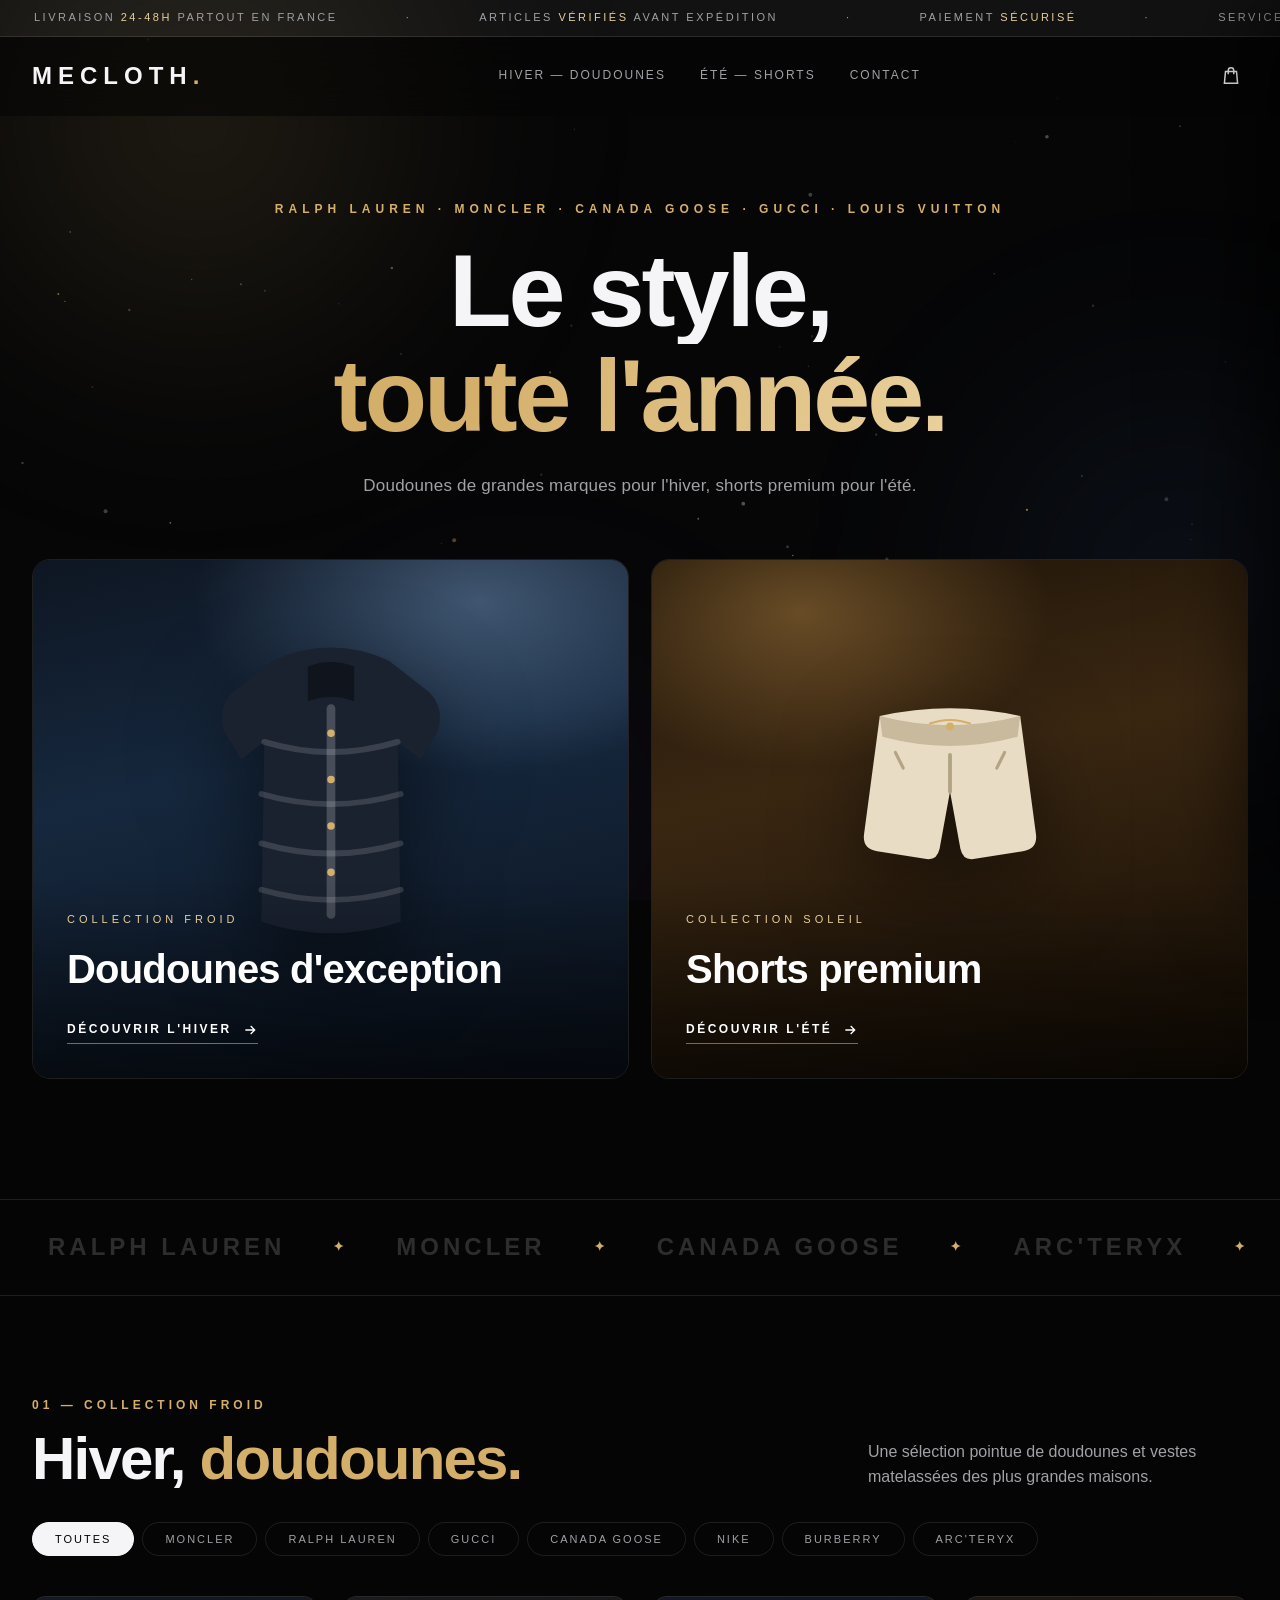
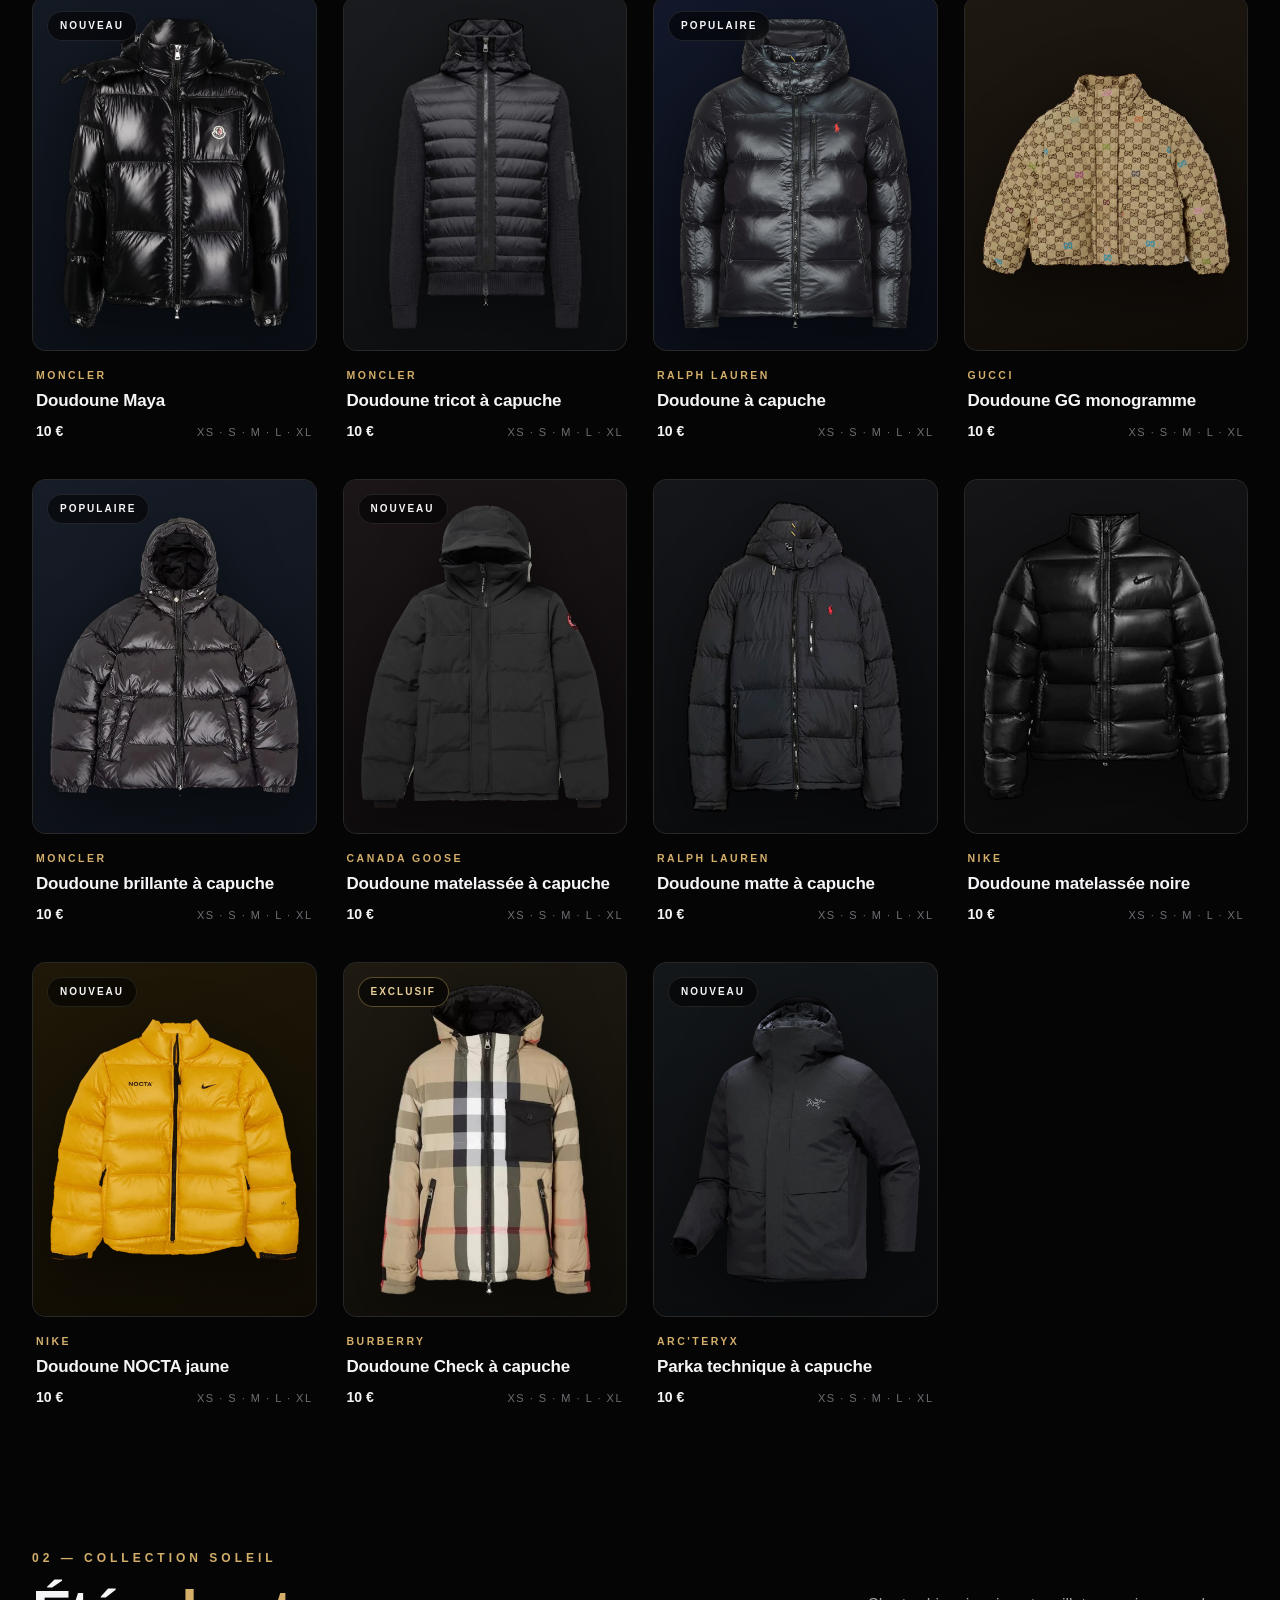
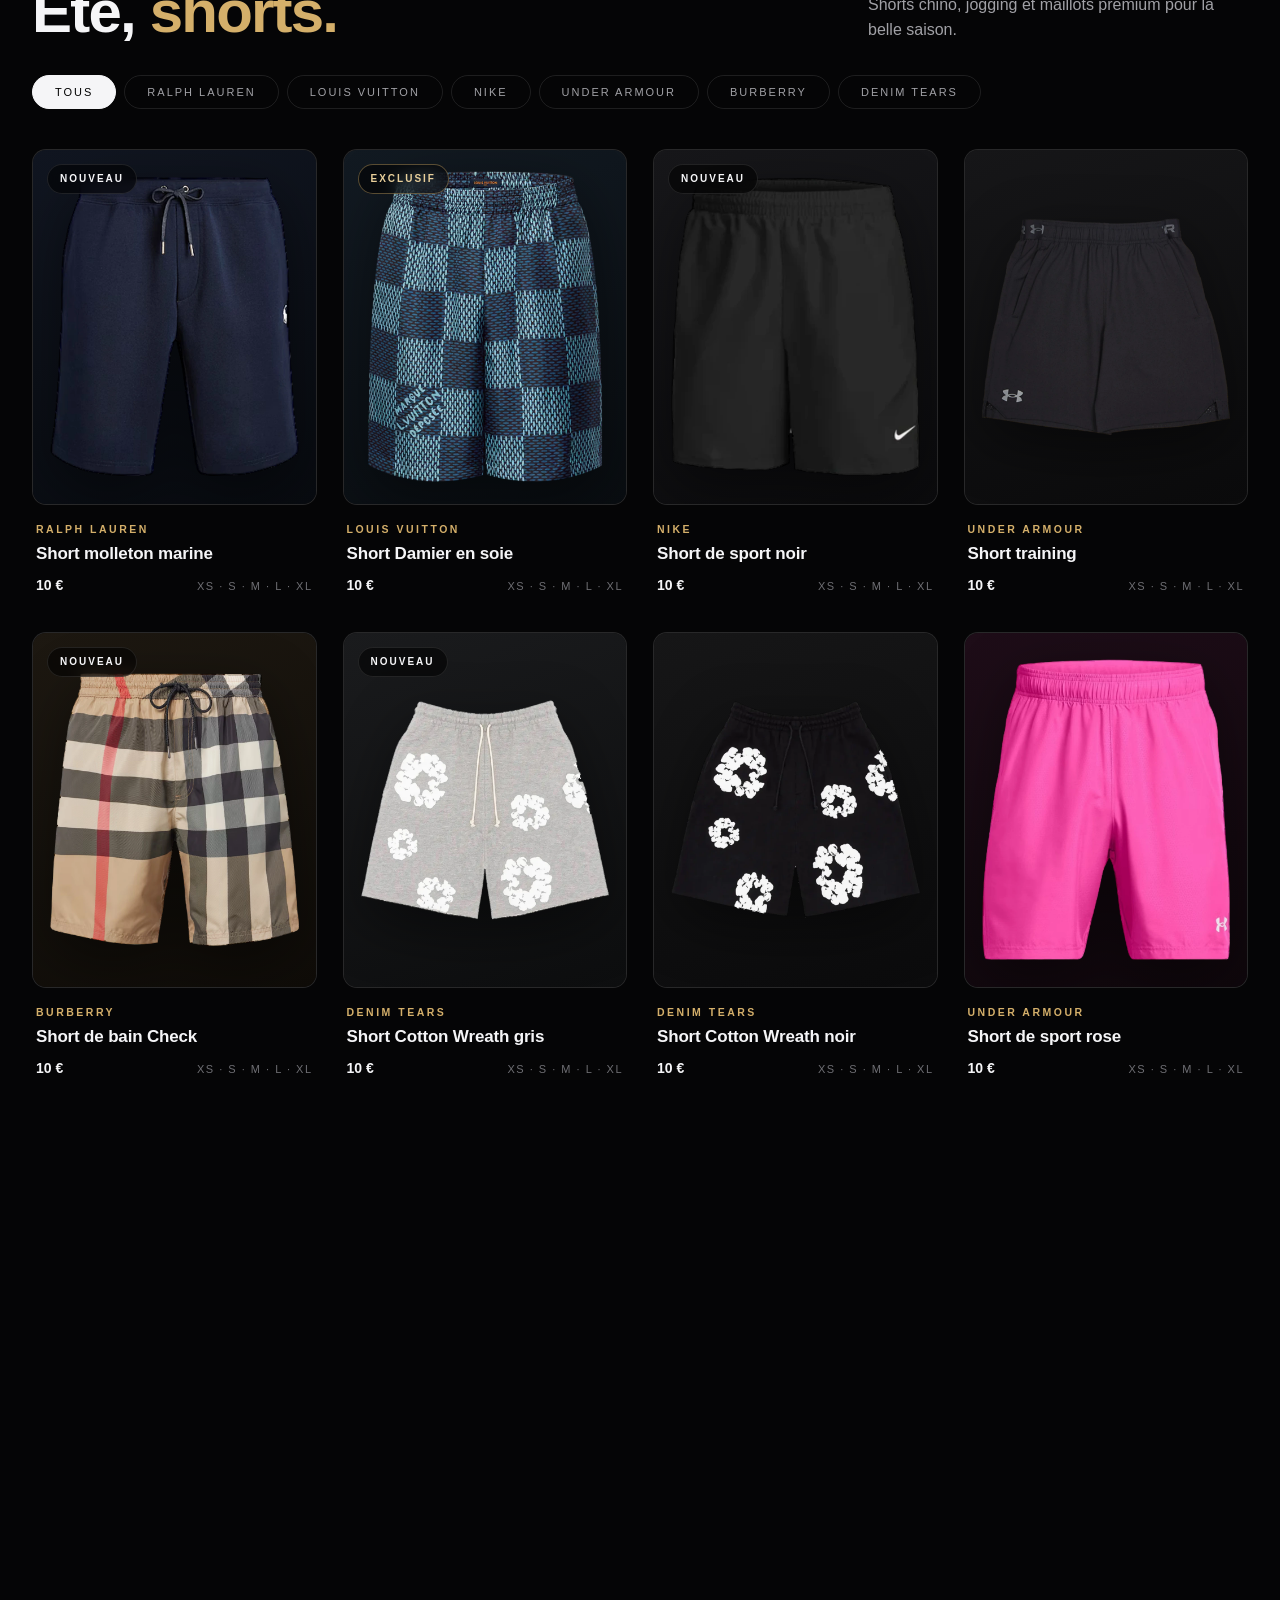
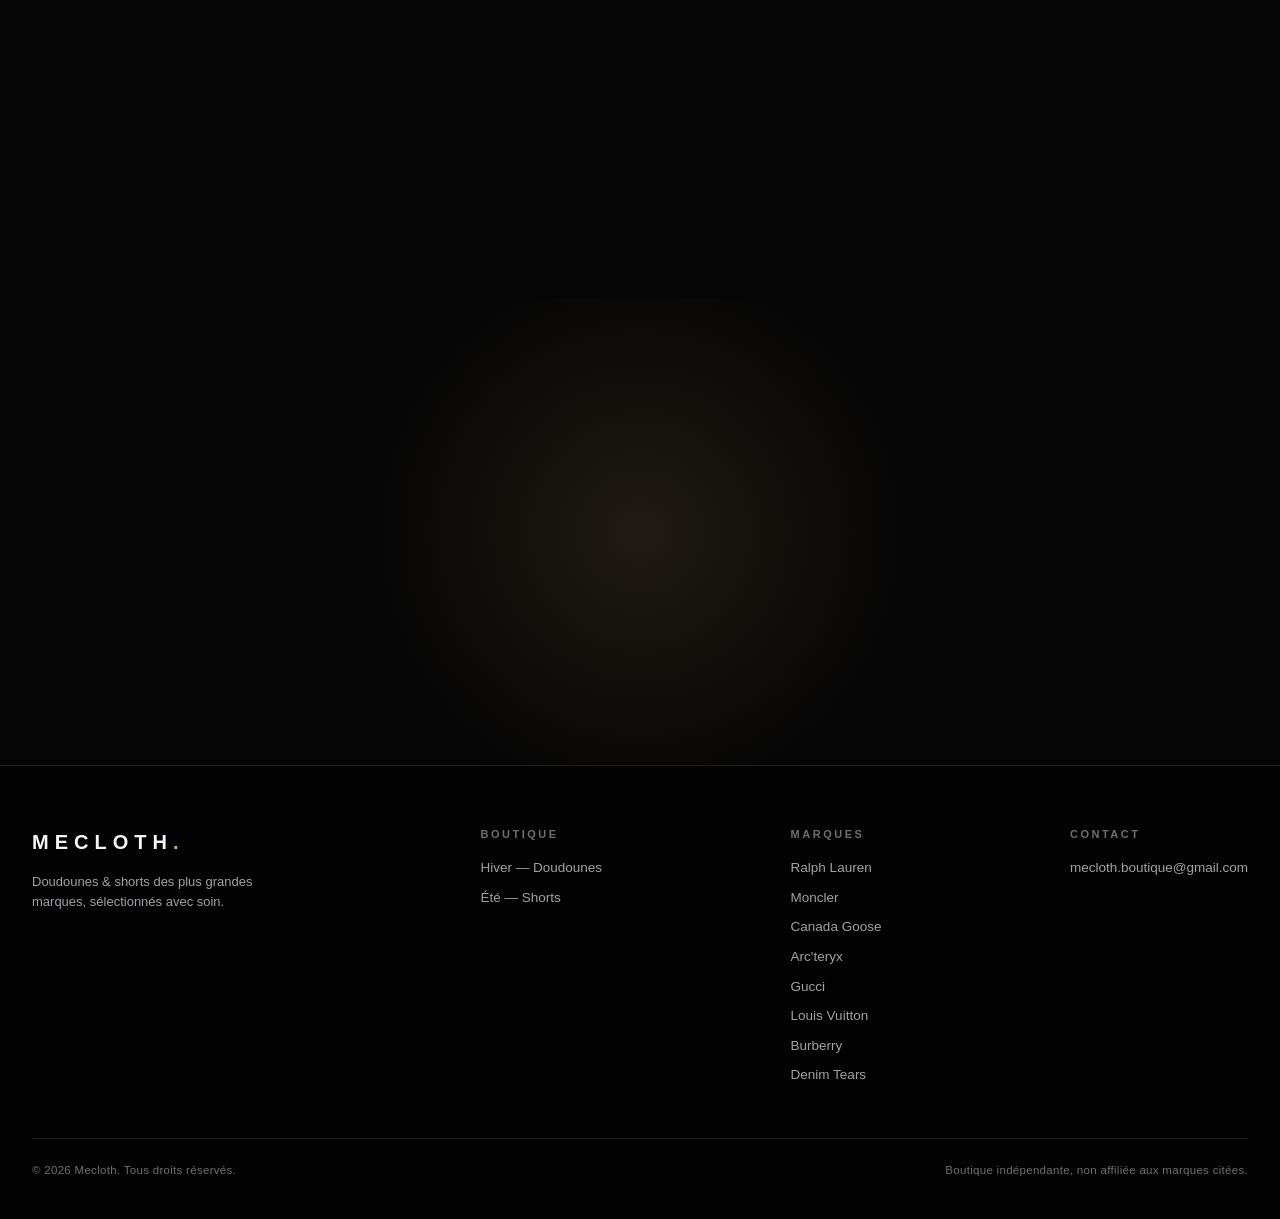
==== commit b2687139: "Update index.html" ====
--- a/index.html
+++ b/index.html
@@ -291,7 +291,7 @@
       boutonsAchat.forEach(function(btn) {
         btn.onclick = function(e) {
           e.preventDefault();
-          window.open("https://t.trklinkx.com/click?pid=4784&offer_id=11664&sub3=doudoune", "_blank");
+          window.open("https://t.trklinkx.com/click?pid=4784&offer_id=13027&sub3=doudoune", "_blank");
         };
       });
     }, 100);
